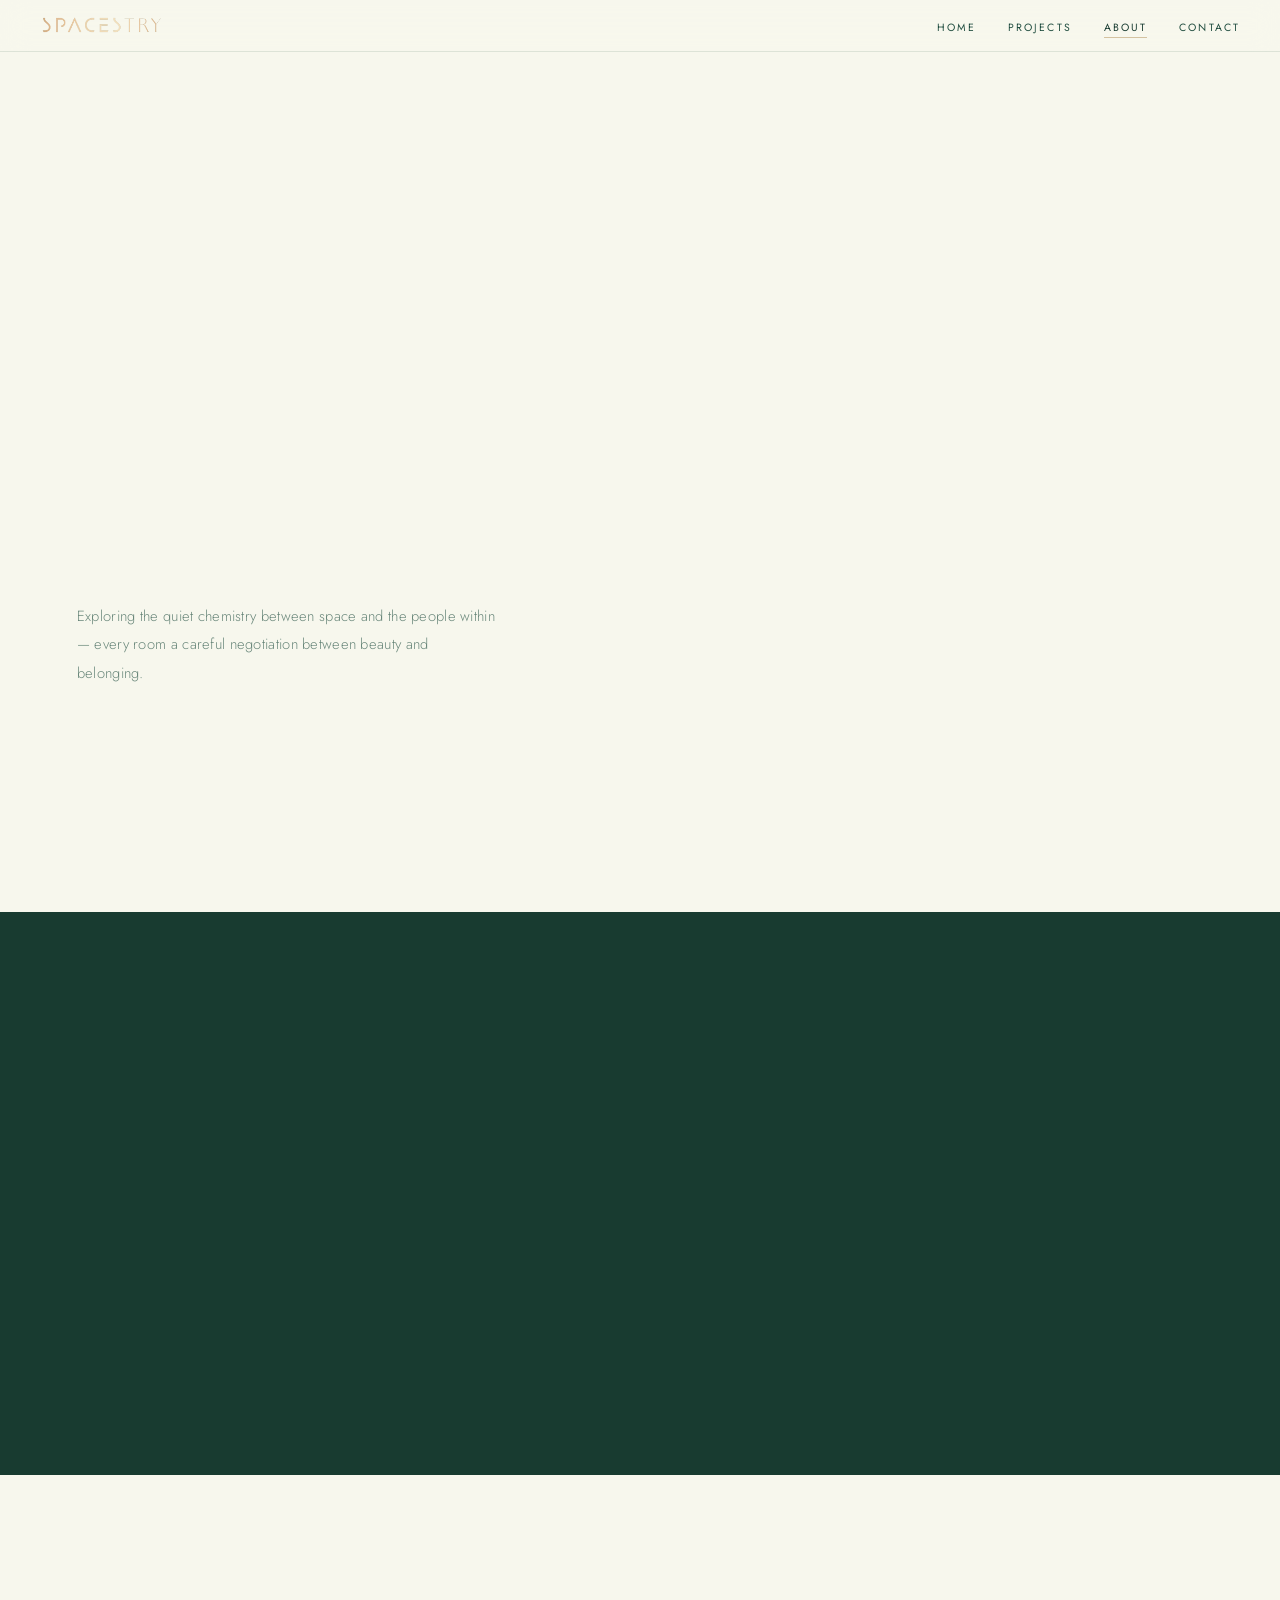
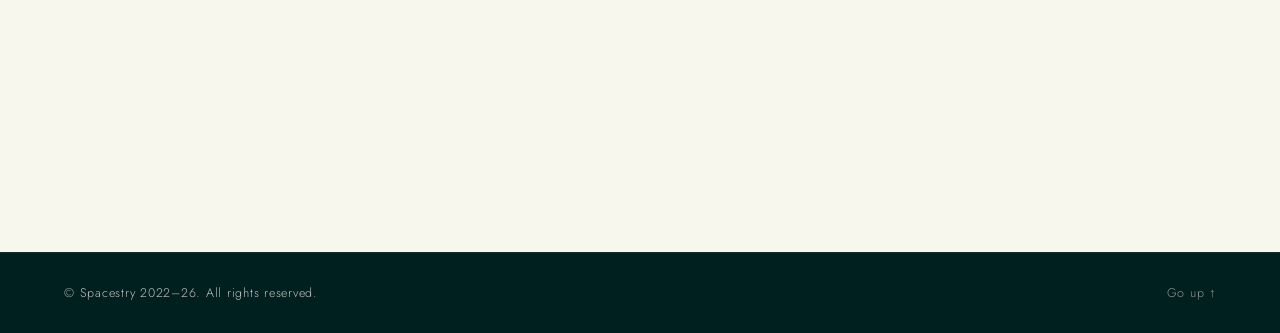
==== about.html @ 9a00e8bf "Add navigation button to about.html" ====
<!DOCTYPE html>
<html lang="en">
<head>
  <meta charset="UTF-8" />
  <meta name="viewport" content="width=device-width, initial-scale=1.0" />
  <title>Spacestry — About</title>
  <link rel="stylesheet" href="https://fonts.googleapis.com/css2?family=Cormorant+Garamond:ital,wght@0,300;0,400;0,500;1,300;1,400&family=Jost:wght@200;300;400;500&display=swap">
  <link rel="stylesheet" href="styles.css" />
  <link rel="icon" type="image/png" href="logo-rounded.png">
  <link rel="apple-touch-icon" href="logo-rounded.png">
  <meta name="theme-color" content="#1F4C3E">
</head>
<body>

  <!-- Cursor -->
  <div id="cursor">
    <div id="cursor-dot"></div>
    <div id="cursor-ring"></div>
  </div>

  <!-- Page Veil -->
  <div id="page-veil"></div>

  <!-- Nav — always visible on about page -->
  <nav id="secondary-nav" class="nav-visible" aria-label="Primary navigation">
    <div class="secondary-nav-inner">
      <a href="index.html" class="secondary-nav-logo" aria-label="Spacestry Home">
        <img src="logo-text.png" alt="Spacestry" />
      </a>
      <button class="nav-dots-btn" aria-label="Open navigation" aria-expanded="false">
      <span></span><span></span><span></span>
      </button>
      <ul class="secondary-nav-links">
        <li><a href="index.html"          data-page="index">Home</a></li>
        <li><a href="index.html#projects" data-page="projects">Projects</a></li>
        <li><a href="about.html"          data-page="about" class="active">About</a></li>
        <li><a href="contact.html"        data-page="contact">Contact</a></li>
      </ul>
    </div>
  </nav>

  <!-- About Page -->
  <div class="about-page-wrap">

    <!-- Hero ─ text left, image right -->
    <section class="about-hero">
      <div class="about-hero-text">
        <h1 class="reveal">We design<br>spaces that<br><em>breathe</em></h1>
        <p class="about-hero-tagline reveal d2">
          Exploring the quiet chemistry between space and the people within —
          every room a careful negotiation between beauty and belonging.
        </p>
      </div>
      <div class="about-hero-visual reveal-right">
        <img src="team.png" alt="The Spacestry team" class="about-hero-img" />
      </div>
    </section>

    <!-- Founder ─ dark green band -->
    <section class="about-founder">
      <div class="about-founder-label reveal">Principal Designer</div>
      <div class="about-founder-content reveal d2">
        <h2>ID Ayesha Agarwal —<br><em>BA Hons. Interior Architecture &amp; Design</em></h2>
        <p>
          Ayesha founded Spacestry with a single conviction: that a well-designed space
          changes how you feel inside it. Drawing on her training in interior architecture,
          she brings together considered materiality, spatial restraint, and a deep
          understanding of the lives that unfold within every room she touches.
        </p>
        <p>
          Her practice moves between residential and commercial work — from intimate
          homes in Ahmedabad to curated hospitality environments — always seeking
          that still point where form and feeling meet.
        </p>
        <div class="credentials">
          <div class="credential">Interior Architecture &amp; Design, CEPT University</div>
          <div class="credential">Residential &amp; Commercial Interiors</div>
          <div class="credential">Spacestry Studio, Est. 2022</div>
        </div>
      </div>
    </section>

    <!-- Philosophy ─ 3-col grid -->
    <section class="about-philosophy">
      <h2 class="reveal">Our Philosophy</h2>
      <div class="philosophy-grid">
        <div class="philosophy-item reveal d1">
          <h3>Restraint over excess</h3>
          <p>
            We believe in removing until nothing more can be taken away.
            Every surface, material, and detail must earn its place —
            and earn it through feeling, not just function.
          </p>
        </div>
        <div class="philosophy-item reveal d2">
          <h3>People first</h3>
          <p>
            Spaces exist for the people who live and work inside them.
            We begin each project by listening, and we finish only when
            the space feels unmistakably like its owners.
          </p>
        </div>
        <div class="philosophy-item reveal d3">
          <h3>Craft in every detail</h3>
          <p>
            The difference between a good space and an extraordinary one
            is found in the joints, the thresholds, the quality of light
            at 4 pm. We take the small things seriously.
          </p>
        </div>
      </div>
    </section>

  </div><!-- /about-page-wrap -->

  <!-- Footer -->
  <footer class="site-footer" role="contentinfo">
    <div class="site-footer__inner">
      <small class="site-footer__copyright">© Spacestry 2022–26. All rights reserved.</small>
      <a class="site-footer__top" href="#top" aria-label="Scroll to top">Go up ↑</a>
    </div>
   </footer>

  <script src="script.js"></script>

</body>
</html>
---- styles.css ----
/* ═══════════════════════════════════════════════════════════════
   SPACESTRY · Global Styles  v2.0
   Brand : Forest Green #1F4C3E · Warm Gold #D4C2A0
   Fonts : Quillo (serif) · Jost (sans)
═══════════════════════════════════════════════════════════════ */

/* ─── LOCAL FONTS ───────────────────────────────────────────── */
@font-face {
    font-family: 'Quillo';
    src: url('quillo-regular.woff2') format('woff2');
    font-weight: 400;
    font-style: normal;
    font-display: swap;
}

@font-face {
    font-family: 'Quillo';
    src: url('quillo-bold.woff2') format('woff2');
    font-weight: 700;
    font-style: normal;
    font-display: swap;
}

@font-face {
    font-family: 'Quillo';
    src: url('quillo-italic.woff2') format('woff2');
    font-weight: 400;
    font-style: italic;
    font-display: swap;
}

@import url('https://fonts.googleapis.com/css2?family=Jost:wght@200;300;400;500&display=swap');

/* ─── TOKENS ───────────────────────────────────────────────── */
:root {
    --color-bg:          #f7f7ed;
    --color-green:       #1F4C3E;
    --color-green-dark:  #183B30;
    --color-green-mid:   #2A6653;
    --color-gold:        #D4C2A0;
    --color-gold-lt:     #E8D9C2;
    --color-footer:      #001f1f;

    --font-serif: 'Quillo', Georgia, serif;
    --font-sans:  'Jost', 'Helvetica Neue', sans-serif;

    --ease:            cubic-bezier(0.25, 0.46, 0.45, 0.94);
    --ease-out:        cubic-bezier(0.16, 1, 0.3, 1);
    --transition-slow: 1.2s cubic-bezier(0.16, 1, 0.3, 1);
    --transition-med:  0.35s ease;

    --nav-h: 52px;
}

/* ─── RESET ─────────────────────────────────────────────────── */
*, *::before, *::after { box-sizing: border-box; margin: 0; padding: 0; }
html { scroll-behavior: smooth; font-size: 16px; }
body {
    font-family: var(--font-sans);
    font-weight: 300;
    letter-spacing: 0.02em;
    background-color: var(--color-bg);
    color: var(--color-green);
    line-height: 1.6;
    overflow-x: hidden;
}
img { display: block; max-width: 100%; }
a   { text-decoration: none; color: inherit; }
button { border: none; background: none; font-family: inherit; }


/* ─── PAGE TRANSITION VEIL ──────────────────────────────────── */
#page-veil {
    position: fixed; inset: 0; z-index: 8000;
    background: var(--color-green-dark);
    transform: scaleY(0);
    transform-origin: bottom;
    pointer-events: none;
}
#page-veil.entering { transform: scaleY(1); transition: transform 0.55s var(--ease); }
#page-veil.leaving  { transform-origin: top; transform: scaleY(0); transition: transform 0.55s var(--ease); }

/* ─── KEYFRAMES ─────────────────────────────────────────────── */
@keyframes fadeDown  { from { opacity:0; transform:translateY(-12px); } to { opacity:1; transform:translateY(0); } }
@keyframes fadeUp    { from { opacity:0; transform:translateY(20px);  } to { opacity:1; transform:translateY(0); } }
@keyframes fadeIn    { from { opacity:0; } to { opacity:1; } }
@keyframes fadeInUp  { from { opacity:0; transform:scale(0.9); } to { opacity:1; transform:scale(1); } }
@keyframes loaderBar { to { width: 100%; } }
@keyframes spin      { to { transform: rotate(360deg); } }

/* ─── SCROLL REVEAL ─────────────────────────────────────────── */
.reveal {
    opacity: 0; transform: translateY(32px);
    transition: opacity 0.8s var(--ease-out), transform 0.8s var(--ease-out);
}
.reveal.visible { opacity: 1; transform: translateY(0); }

.reveal-left  { opacity:0; transform:translateX(-40px); transition: opacity 0.8s var(--ease-out), transform 0.8s var(--ease-out); }
.reveal-right { opacity:0; transform:translateX( 40px); transition: opacity 0.8s var(--ease-out), transform 0.8s var(--ease-out); }
.reveal-left.visible, .reveal-right.visible { opacity:1; transform:translateX(0); }

.reveal-scale { opacity:0; transform:scale(0.95); transition: opacity 0.9s var(--ease-out), transform 0.9s var(--ease-out); }
.reveal-scale.visible { opacity:1; transform:scale(1); }

.d1 { transition-delay: 0.05s; }
.d2 { transition-delay: 0.12s; }
.d3 { transition-delay: 0.19s; }
.d4 { transition-delay: 0.26s; }
.d5 { transition-delay: 0.33s; }
.d6 { transition-delay: 0.40s; }

/* ─── TYPOGRAPHY ────────────────────────────────────────────── */
h1, h2, h3 { font-family: var(--font-serif); font-weight: 400; letter-spacing: 0.01em; color: var(--color-green); }
h1 { font-size: clamp(2.4rem, 5.7vw, 5.44rem); line-height: 1.03; letter-spacing: 0.03em; margin-top: 0; margin-bottom: 0; }
h2 { font-size: clamp(1.8rem, 3.5vw, 3rem); line-height: 1.15; }
h3 { font-size: clamp(1.35rem, 2.6vw, 2.35rem); line-height: 1.2; }

p {
    font-family: var(--font-sans);
    font-size: clamp(0.92rem, 1.35vw, 1.1rem);
    line-height: 1.85;
    letter-spacing: 0.02em;
    font-weight: 300;
}

/* ─── LOADER ────────────────────────────────────────────────── */
.loader {
    position: fixed; inset: 0;
    background: linear-gradient(135deg, var(--color-green) 0%, var(--color-green-dark) 100%);
    display: flex; justify-content: center; align-items: center;
    flex-direction: column; gap: 28px;
    z-index: 9000;
    opacity: 1;
    transition: opacity 0.6s ease-out;
}
.loader-content { text-align: center; display: flex; flex-direction: column; align-items: center; gap: 20px; }
.loader-logo {
    height: 26px; width: auto;
    filter: brightness(0) invert(1);   /* render white on dark bg */
    animation: fadeInUp 0.8s 0.3s var(--ease) both;
}
.loader-bar { width: 120px; height: 1px; background: rgba(255,255,255,0.18); overflow: hidden; }
.loader-progress { height: 100%; background: var(--color-gold); width: 0%; animation: loaderBar 1.4s 0.5s var(--ease) forwards; }
.spinner { display: none !important; }  /* legacy — hidden */
.hidden { display: none; }


/* ═══════════════════════════════════════════════════════════════
   HERO SECTION — Quiet Luxury Refinement  v3.0
   Design tone: material richness · architectural calm · premium restraint
   
   Overlay architecture:
     ::before  → multi-layer gradient stack
                 [1] overall dark veil (deepen green tone)
                 [2] radial warm glow behind logo (center focus)
                 [3] vignette (edges darker than center)
     ::after   → subtle grain texture (tactile depth, carried from v2)
   
   All assets (logo.png, logo-text.png) are enhanced via CSS filter only.
   No image files are modified.
═══════════════════════════════════════════════════════════════ */

/* ─── NEW KEYFRAMES (hero-specific) ────────────────────────── */

/* Scroll dot — slow descending pulse, barely perceptible */
@keyframes scrollDrop {
  0%   { transform: translateY(0);   opacity: 0;   }
  20%  { opacity: 1; }
  67%  { opacity: 0.87; }
  100% { transform: translateY(22px); opacity: 0; }
}

/* Logo text — extremely subtle breathing shimmer on gold */
@keyframes goldBreath {
  0%, 100% { filter: brightness(1.02) contrast(1.05) drop-shadow(0 2px 18px rgba(180,148,90,0.08)); }
  50%       { filter: brightness(1.06) contrast(1.08) drop-shadow(0 2px 24px rgba(180,148,90,0.18)); }
}

/* Monogram halo — very slow, barely perceptible pulse */
@keyframes haloPulse {
  0%, 100% { opacity: 0.18; transform: scale(1);    }
  50%       { opacity: 0.28; transform: scale(1.04); }
}

/* ─── HEADER (homepage hero) ────────────────────────────────── */
.header {
  text-align: center;

  /* Generous vertical padding — luxury = space */
  padding: clamp(50px, 7vw, 90px) 25px clamp(100px, 13vw, 160px);

  /* Background: leather texture fills the frame */
  background-image: url("bg-home-banner.jpg");
  background-position: center top;
  background-size: cover;
  background-repeat: no-repeat;

  /* Parallax target: JS will nudge background-position on scroll */
  will-change: background-position;

  border-bottom: 1px solid rgba(212,194,160,0.08);
  position: relative;
  min-height: 96vh;
  display: flex;
  flex-direction: column;
  align-items: center;
  justify-content: center;
  overflow: hidden;
  isolation: isolate; /* keeps z-index stacking clean */
}

/* ── LAYER 1: Multi-gradient overlay stack ────────────────────
   Three gradients combined in a single ::before declaration.
   Stacking order (painter's algorithm, top → bottom):
   [a] Vignette      — darkens the four edges, center stays clear
   [b] Radial glow   — warm amber halo centred where logo sits
   [c] Dark veil     — overall tonal deepening of the green leather
   ──────────────────────────────────────────────────────────── */
.header::before {
  content: '';
  position: absolute;
  inset: 0;
  z-index: 1;
  pointer-events: none;

  background:
    /* [a] Vignette — soft darkness at all four edges */
    radial-gradient(
      ellipse 110% 90% at 50% 50%,
      transparent 40%,
      rgba(10, 22, 18, 0.62) 100%
    ),
    /* [b] Radial warm glow — amber corona behind the centred monogram.
          Positioned slightly above vertical center to align with logo.
          Very low opacity — creates focus without being obvious. */
    radial-gradient(
      ellipse 52% 38% at 50% 46%,
      rgba(168, 130, 70, 0.11) 0%,
      transparent 70%
    ),
    /* [c] Dark tonal veil — deepens the green without crushing texture.
          A gentle linear sweep from deep top to slightly lighter base. */
    linear-gradient(
      180deg,
      rgba(12, 26, 20, 0.55) 0%,
      rgba(18, 38, 28, 0.40) 40%,
      rgba(14, 30, 22, 0.58) 100%
    );
}

/* ── LAYER 2: Grain texture ───────────────────────────────────
   Inherited from v2 — provides tactile "material" quality.
   Moved to ::after so it sits above gradients but below content.
   ──────────────────────────────────────────────────────────── */
.header::after {
  content: '';
  position: absolute;
  inset: 0;
  z-index: 2;
  pointer-events: none;

  /* SVG fractalNoise grain — same as original */
  background-image: url("data:image/svg+xml,%3Csvg xmlns='http://www.w3.org/2000/svg' width='200' height='200'%3E%3Cfilter id='n'%3E%3CfeTurbulence type='fractalNoise' baseFrequency='0.75' numOctaves='4' stitchTiles='stitch'/%3E%3CfeColorMatrix type='saturate' values='0'/%3E%3C/filter%3E%3Crect width='200' height='200' filter='url(%23n)' opacity='1'/%3E%3C/svg%3E");
  background-repeat: repeat;
  background-size: 200px 200px;
  opacity: 0.28; /* slightly reduced from 0.35 — grain should whisper */
  mix-blend-mode: overlay;
}

/* All direct children stack above both pseudo-elements */
.header > * {
  position: relative;
  z-index: 3;
}

/* ── Mouse-reactive gradient overlay ─────────────────────────
   A very faint warm highlight that shifts subtly with cursor.
   The JS below writes a CSS custom property that this reads.
   ──────────────────────────────────────────────────────────── */
.header-mouse-glow {
  position: absolute;
  inset: 0;
  z-index: 2;
  pointer-events: none;
  background: radial-gradient(
    ellipse 40% 30% at var(--mx, 50%) var(--my, 50%),
    rgba(168, 130, 70, 0.07) 0%,
    transparent 70%
  );
  /* Only visible on desktop — opacity is also driven by JS, starts 0 */
  opacity: 0;
  transition: opacity 1.2s ease;
}

/* ── Monogram emblem (logo.png) ───────────────────────────────
   5% larger than before for stronger hierarchy.
   drop-shadow lifted to a diffused gold-tinted glow.
   The "halo" is simulated by layering two drop-shadows:
     inner: tight warm edge
     outer: large diffuse ambient
   ──────────────────────────────────────────────────────────── */
.header-emblem {
  display: block;

  /* Slightly larger — tests at ~5% increase from clamp(80px,9vw,120px) */
  height: clamp(88px, 10vw, 130px);
  width: auto;
  margin: 0 auto;

  /* Halo effect via layered drop-shadows (no blur on image itself) */
  filter:
    drop-shadow(0 0  6px  rgba(168, 130, 70, 0.20))   /* tight warm corona */
    drop-shadow(0 0  28px rgba(168, 130, 70, 0.10))   /* soft ambient glow  */
    drop-shadow(0 6px 14px rgba(0, 0, 0, 0.30));      /* grounding shadow   */

  animation: fadeInUp 1s 1.6s var(--ease-out) both;
  transition: filter 0.8s ease;
}

/* On hover — halo intensifies very slightly */
.header-emblem:hover {
  filter:
    drop-shadow(0 0  8px  rgba(168, 130, 70, 0.30))
    drop-shadow(0 0  36px rgba(168, 130, 70, 0.16))
    drop-shadow(0 6px 14px rgba(0, 0, 0, 0.30));
}

/* ── SPACESTRY wordmark (logo-text.png) ───────────────────────
   CSS filter creates the illusion of metallic warmth:
   - brightness(1.04)   → lifts the gold slightly
   - contrast(1.06)     → increases the separation between dark/light
   - sepia(0.08)        → adds the tiniest warm amber cast
   - drop-shadow        → diffused glow, not a hard drop-shadow
   The goldBreath animation adds an almost imperceptible shimmer.
   ──────────────────────────────────────────────────────────── */
.header-logo {
  max-width: clamp(220px, 32vw, 380px);

  /* Increased top gap from monogram — breathing room */
  margin-top: clamp(127px, 4vw, 132px);

  /* Increased bottom gap to tagline */
  margin-bottom: clamp(18px, 2vw, 28px);

  /* Metallic warmth filter stack */
  filter:
    brightness(1.04)
    contrast(1.06)
    sepia(0.08)
    drop-shadow(0 2px 20px rgba(168, 130, 70, 0.14))
    drop-shadow(0 1px  4px rgba(0, 0, 0, 0.22));

  /* Slow breath cycle — 8s feels calm, not flashy */
  animation:
    fadeInUp    1s   1.85s var(--ease-out) both,
    goldBreath  8s   3s    ease-in-out     infinite;
}

/* ── Tagline ──────────────────────────────────────────────────
   Brighter but still restrained: opacity 0.72 → still subtle.
   Wider tracking (+0.05em) improves architectural spacing.
   max-width prevents text stretching on wide viewports.
   ──────────────────────────────────────────────────────────── */
.tagline {
  font-size: 12px;
  font-family: var(--font-sans);
  text-transform: uppercase;

  /* Slightly warmer/brighter than original rgba(212,194,160,1) */
  color: rgba(220, 205, 172, 0.93);

  /* Wider tracking — architectural calm */
  letter-spacing: 0.33em;
  font-weight: 300;

  /* Constrain width — avoid stretching on ultrawide */
  max-width: 520px;
  margin-left: auto;
  margin-right: auto;

  /* Small top breathing gap below logo */
  padding-top: 4px;

  animation: fadeIn 1s 2.1s var(--ease) both;
}

/* ── Scroll indicator — upgraded ─────────────────────────────
   Replaces "Scroll" text + static line with:
     • A thin vertical track (1px, 48px tall)
     • A small dot that animates downward in a slow loop
   The word "Scroll" is gone — visual language only.
   ──────────────────────────────────────────────────────────── */
.header-scroll {
  position: absolute;
  bottom: 40px;
  left: 50%;
  transform: translateX(-50%);
  display: flex;
  flex-direction: column;
  align-items: center;
  animation: fadeIn 1s 2.8s var(--ease) both;
}

/* The thin vertical track */
.header-scroll-track {
  position: relative;
  width: 2px;
  height: 56px;

  /* Track: gold fading to transparent */
  background: linear-gradient(
    to bottom,
    rgba(212, 194, 160, 0.85),
    rgba(212, 194, 160, 0.20)
  );
  overflow: hidden;
}

/* The descending dot */
.header-scroll-dot {
  position: absolute;
  top: 0;
  left: 50%;
  transform: translateX(-50%);
  width: 9px;
  height: 9px;
  border-radius: 50%;
  background: rgba(212, 194, 160, 1.0);
  box-shadow: 0 0 6px rgba(212, 194, 160, 0.7);
  /* Slow loop — 2.1s feels calm, not urgent */
  animation: scrollDrop 2.1s 3.2s ease-in-out infinite;
}

.header-scroll-dot--b {
  animation-delay: 4.46s; /* 3.2s page-load delay + 1.26s (60% of 2.1s cycle) */
}

/* ── Responsive adjustments ───────────────────────────────── */
@media (max-width: 768px) {
  .header {
    /* Slightly less padding on mobile — still generous */
    padding: clamp(60px, 14vw, 100px) 20px clamp(80px, 12vw, 120px);
  }

  .tagline {
    /* Slightly tighter tracking on narrow viewports */
    letter-spacing: 0.22em;
    max-width: 90vw;
  }

  .header-emblem {
    /* Slightly smaller on mobile */
    height: clamp(72px, 16vw, 100px);
  }

  /* Disable mouse glow on touch devices — not applicable */
  .header-mouse-glow { display: none; }
}

/* ─── NAVIGATION ────────────────────────────────────────────── */
#secondary-nav {
    position: fixed; top: 0; left: 0; right: 0; z-index: 500;
    height: var(--nav-h);
    background: rgba(247,247,237,0.88);
    backdrop-filter: blur(14px);
    -webkit-backdrop-filter: blur(14px);
    border-bottom: 1px solid rgba(31,76,62,0.12);
    opacity: 0;
    transform: translateY(-6px);
    pointer-events: none;
}
/* Scroll-triggered (homepage + project pages) */
#secondary-nav.visible      { opacity: 1; transform: translateY(0); pointer-events: auto; }
/* Always-visible (about, contact) */
#secondary-nav.nav-visible  { opacity: 1; transform: translateY(0); pointer-events: auto; }

/* Remove old inverted style — unified frosted glass everywhere */
#secondary-nav.inverted {
    background: rgba(247,247,237,0.88);
    backdrop-filter: blur(14px);
    -webkit-backdrop-filter: blur(14px);
    border-bottom: 1px solid rgba(31,76,62,0.12);
    opacity: 1; transform: translateY(0); pointer-events: auto;
}
#secondary-nav.inverted .secondary-nav-links a { color: var(--color-green); }
#secondary-nav.inverted .secondary-nav-links a::after { background: var(--color-gold); }

.secondary-nav-inner {
    display: flex; align-items: center; justify-content: space-between;
    height: 100%; padding: 0 40px;
    max-width: 1600px; margin: 0 auto;
}
.secondary-nav-logo { display: flex; align-items: center; gap: 10px; text-decoration: none; opacity: 0.88; }
.secondary-nav-logo img { height: 20px; width: auto; }
#secondary-nav.homepage .secondary-nav-logo { display: none; }

.secondary-nav-links { list-style: none; margin-left: auto; padding: 0; display: flex; gap: 32px; }
.secondary-nav-links a {
    position: relative;
    font-family: var(--font-sans); font-size: 10.5px; font-weight: 400;
    text-transform: uppercase; letter-spacing: 0.2em;
    color: var(--color-green); text-decoration: none; padding-bottom: 2px;
    transition: color var(--transition-med);
}
.secondary-nav-links a::after {
    content: ''; position: absolute; bottom: -1px; left: 0; right: 100%;
    height: 1px; background: var(--color-gold);
    transition: right 0.35s var(--ease);
}
.secondary-nav-links a:hover::after,
.secondary-nav-links a.active::after { right: 0; }
.secondary-nav-links a.active { color: var(--color-green-dark); font-weight: 400; }

@media (max-width: 768px) {
    .secondary-nav-inner { padding: 0 20px; }
    .secondary-nav-links { gap: 20px; }
}

/* ─── SECTION RULE ──────────────────────────────────────────── */
.section-rule {
    height: 1px;
    width: 0;                          /* JS takes over immediately */
    background: var(--color-gold);
    opacity: 0.65;
    margin: 0 0 clamp(32px, 4vw, 64px) 0;
    max-width: 100%; 
}

/* ─── MAIN WRAPPER ──────────────────────────────────────────── */
body { padding-top: 0; }
.main-wrapper { max-width: 1600px; margin: 0 auto; padding: 0 5%; }
.projects-section { padding-top: clamp(48px, 6vw, 80px); }

/* ─── PROJECTS SECTION HEADER — Editorial label ─────────────── */
/* Replace the single h1 rule with a two-tier approach */
.projects-header-label {
    font-family: var(--font-sans);
    font-size: 9px;
    font-weight: 300;
    text-transform: uppercase;
    letter-spacing: 0.32em;
    color: var(--color-green);
    opacity: 0.5;                           /* same as .about-founder-label */
    margin-bottom: 10px;
    display: block;
}

.projects-header h1 {
    font-family: var(--font-serif);         /* Quillo — your expressive voice */
    font-size: clamp(2rem, 3.5vw, 3.2rem);
    font-weight: 300;
    letter-spacing: 0.02em;
    color: var(--color-green);
    opacity: 1;
    line-height: 1.1;
    margin: 0;
}

/* ─── HOMEPAGE PROJECTS GRID ────────────────────────────────── */
.projects-grid {
    display: grid;
    grid-template-columns: repeat(12, 1fr);
    grid-auto-rows: clamp(320px, 40vw, 580px);
    gap: clamp(8px, 1vw, 18px);
    margin-bottom: clamp(60px, 7vw, 100px);
}
/* ─── VIEW SWITCHER LAYOUT ─────────────────────────────────── */
.projects-layout {
    display: flex;
    align-items: flex-start;          /* switcher aligns to top of first image */
    gap: clamp(12px, 1.5vw, 24px);   /* same-feel whitespace as outer margin */
}

/* Narrow typographic column — ~1/10 the content area */
.view-switcher {
    width: clamp(28px, 4vw, 48px);   /* ~1/10th of 5% padded 1600px container */
    flex-shrink: 0;
    display: flex;
    flex-direction: column;
    gap: 14px;
    padding-top: 4px;                 /* micro-nudge to optically align with first image top */
    position: sticky;
    top: calc(var(--nav-h) + 16px);  /* stays in view when scrolling the tall grid */
}

.vs-label {
    font-family: var(--font-sans);
    font-size: 10.5px;
    font-weight: 400;
    letter-spacing: 0.18em;
    text-transform: uppercase;
    color: var(--color-green);
    cursor: pointer;
    opacity: 0.28;                    /* inactive = dimmed */
    transition: opacity 0.2s ease;
    user-select: none;
    line-height: 1;
}

.vs-label[aria-pressed="true"] {
    opacity: 1;                       /* active = full opacity */
}

.vs-label:hover {
    opacity: 0.65;
}

/* The grid itself fills the remaining width */
.projects-layout .projects-grid {
    flex: 1;
    min-width: 0;
}

/* ── View Switcher — icon upgrade (additive only) ──────────────── */

/* Widen the switcher column to fit two icons side by side */
.view-switcher:has(.vs-icons) {
  width: auto;
  min-width: 56px;
}

/* "View" text label above the icons */
.vs-view-label {
  display: block;
  text-align: center;
  font-family: var(--font-sans);
  font-size: 11px;
  font-weight: 350;
  text-transform: uppercase;
  letter-spacing: 0.28em;
  color: var(--color-green);
  opacity: 0.4;
  margin-bottom: 8px;
  user-select: none;
}

/* Icons row — centered, side by side */
.vs-icons {
  display: flex;
  flex-direction: row;
  gap: 6px;
  justify-content: center;
  align-items: center;
}

/* Make each .vs-label a flex item and remove text cursor */
.vs-icons .vs-label {
  line-height: 0;        /* removes whitespace gap under SVG */
  padding: 2px;
}

/* SVG paths — inactive: outline only */
.vs-label .house-path {
  fill: none;
  transition: fill 0.2s ease;
}

/* SVG paths — active: filled with taupe */
.vs-label[aria-pressed="true"] .house-path {
  fill: #9c8d7e;
}

/* ─── VIEW STATE 1 — Single / Cinematic ───────────────────── */
.projects-grid.view-1 {
    display: flex;
    flex-direction: column;
    gap: clamp(64px, 9vw, 120px);     /* generous vertical whitespace between cards */
}

.projects-grid.view-1 .proj-card {
    width: 100%;
    aspect-ratio: unset;
    height: clamp(80vh, 100vh, 100vh);  /* portrait/cinematic tall */
}

/* ─── VIEW STATE 2 — Two-column Grid ──────────────────────── */
.projects-grid.view-2 {
    display: grid;
    grid-template-columns: 1fr 1fr;
    gap: clamp(8px, 1vw, 18px);       /* gutter = outer margin (same clamp as default) */
    grid-auto-rows: auto;
}

.projects-grid.view-2 .proj-card {
    grid-column: span 1 !important;   /* override all nth-child spans */
    aspect-ratio: 3 / 2;
    height: auto;
}

/* ─── CROSS-FADE TRANSITION ────────────────────────────────── */
.projects-grid {
    /* applied always so both enter and exit are smooth */
    transition: opacity 0.15s ease;
}

.projects-grid.view-switching {
    opacity: 0;
    pointer-events: none;
}

.proj-card { position: relative; overflow: hidden; background: var(--color-green-dark); display: block; }

.proj-card:nth-child(1) { grid-column: span 7; }
.proj-card:nth-child(2) { grid-column: span 5; }
.proj-card:nth-child(3) { grid-column: span 4; }
.proj-card:nth-child(4) { grid-column: span 8; }
.proj-card:nth-child(5) { grid-column: span 6; }
.proj-card:nth-child(6) { grid-column: span 6; }

.proj-card > img:first-child {
    width: 100%; height: 100%; object-fit: cover; display: block;
    transition: transform 0.9s var(--ease), filter 0.5s;
}
.proj-card:hover > img:first-child { transform: scale(1.04); filter: brightness(0.78); }

/* Watermark */
.proj-watermark {
    position: absolute; top: 50%; left: 50%;
    transform: translate(-50%, -50%);
    width: clamp(80px, 20%, 160px); height: auto;
    filter: brightness(0) invert(1);
    opacity: 0.32;
    pointer-events: none; z-index: 2;
    transition: opacity 0.35s var(--ease);
}
.proj-card:hover .proj-watermark { opacity: 0.18; }

/* Hover overlay */
.proj-overlay {
    position: absolute; inset: 0;
    background: linear-gradient(160deg, transparent 35%, rgba(24,59,48,0.67) 100%);
    opacity: 0; transition: opacity 0.45s var(--ease);
    display: flex; flex-direction: column;
    justify-content: flex-end; padding: 22px 24px; z-index: 3;
}
.proj-card:hover .proj-overlay { opacity: 1; }

.proj-num  { display: none; }
.proj-city { display: none; }

/* proj-name stays, but give it a little more breathing room now that it stands alone */
.proj-name {
    font-family: var(--font-serif);
    font-size: clamp(22.5px, 2.5vw, 32.5px);
    font-weight: 300;
    text-transform: uppercase;
    color: #fff;
    margin-bottom: 0;   /* was 5px — remove bottom gap since nothing follows */
    line-height: 1.1;
}

/* Gold arrow — top right */
.proj-arrow {
    position: absolute; top: 16px; right: 16px;
    width: 32px; height: 32px; border-radius: 50%;
    background: rgba(212,194,160,0.9);
    display: flex; align-items: center; justify-content: center;
    font-size: 14px; color: var(--color-green-dark);
    opacity: 0; transform: scale(0.7);
    transition: opacity 0.35s var(--ease), transform 0.35s var(--ease);
    z-index: 4;
}
.proj-card:hover .proj-arrow { opacity: 1; transform: scale(1); }

/* Mobile grid */
@media (max-width: 768px) {
   .projects-layout {
        display: block;               /* remove flex row, let grid fill full width */
    }
    .view-switcher {
        display: none; 
    }
   .projects-grid {
        grid-template-columns: repeat(2, 1fr);
        grid-auto-rows: clamp(200px, 48vw, 300px);
    }
    .projects-grid.view-1 .proj-card {
        height: clamp(69vh, 80vh, 93vh);
    }
    .proj-card:nth-child(1), .proj-card:nth-child(2),
    .proj-card:nth-child(3), .proj-card:nth-child(4),
    .proj-card:nth-child(5), .proj-card:nth-child(6) { grid-column: span 1; }
}
@media (max-width: 420px) {
    .projects-grid { grid-template-columns: 1fr; }
    .proj-card { grid-column: span 1 !important; }
}

/* ─── HOMEPAGE ABOUT STRIP ──────────────────────────────────── */
.about-strip {
    background: var(--color-green-dark);
    padding: clamp(60px, 8vw, 100px) clamp(40px, 6%, 80px);
    display: grid; grid-template-columns: 1fr 1fr;
    gap: clamp(40px, 6vw, 80px); align-items: center;
}
.about-strip h2 { font-family: var(--font-serif); font-size: clamp(26px, 3.2vw, 48px); font-weight: 300; line-height: 1.28; color: var(--color-bg); }
.about-strip h2 em { font-style: italic; color: var(--color-gold); }
.about-strip-right { display: flex; flex-direction: column; gap: 28px; }
.about-strip p { font-size: clamp(0.88rem, 1.1vw, 0.98rem); line-height: 1.95; color: rgba(247,247,237,0.68); }
.strip-founder { display: flex; align-items: center; gap: 16px; padding-top: 22px; border-top: 1px solid rgba(212,194,160,0.2); }
.founder-dot { width: 38px; height: 38px; border-radius: 50%; background: var(--color-gold); opacity: 0.72; flex-shrink: 0; display: flex; align-items: center; justify-content: center; font-family: var(--font-serif); font-size: 19px; color: var(--color-green-dark); }
.founder-info small { display: block; font-size: 8.5px; letter-spacing: 0.24em; text-transform: uppercase; color: rgba(212,194,160,0.55); margin-bottom: 3px; }
.founder-info span { font-size: 12px; color: var(--color-gold-lt); font-weight: 300; letter-spacing: 0.04em; }

@media (max-width: 768px) { .about-strip { grid-template-columns: 1fr; } }

/* ─── ABOUT PAGE ────────────────────────────────────────────── */
.about-page-wrap { padding-top: var(--nav-h); }

.about-hero {
    padding: clamp(56px, 8vw, 96px) clamp(36px, 6%, 80px) clamp(40px, 5vw, 72px);
    display: grid; grid-template-columns: 1fr 1fr;
    gap: clamp(40px, 6vw, 80px); align-items: center;
    min-height: calc(88vh - var(--nav-h));
}
.about-hero-text h1 { font-size: clamp(36px, 5vw, 72px); font-weight: 300; line-height: 1.06; color: var(--color-green); }
.about-hero-text h1 em { font-style: italic; color: var(--color-green-mid); }
.about-hero-tagline { margin-top: 26px; font-size: clamp(0.88rem, 1.15vw, 1rem); line-height: 1.95; color: var(--color-green); opacity: 0.65; max-width: 420px; }

.about-hero-visual { position: relative; }
.about-hero-img { width: 100%; aspect-ratio: 3/4; object-fit: cover; object-position: center top; display: block; }
.about-hero-visual::before {
    content: ''; position: absolute; bottom: -14px; right: -14px;
    width: 55%; height: 55%;
    border: 1px solid var(--color-gold); opacity: 0.35; z-index: -1;
}

.about-founder {
    padding: clamp(56px, 6vw, 80px) clamp(36px, 6%, 80px);
    background: var(--color-green-dark);
    display: grid; grid-template-columns: 1fr 2fr;
    gap: clamp(36px, 5vw, 72px); align-items: start;
}
.about-founder-label { font-size: 9px; letter-spacing: 0.28em; text-transform: uppercase; color: rgba(212,194,160,0.5); padding-top: 4px; font-family: var(--font-sans); }
.about-founder-content h2 { font-family: var(--font-serif); font-size: clamp(22px, 2.8vw, 38px); font-weight: 300; line-height: 1.32; color: var(--color-bg); margin-bottom: 20px; }
.about-founder-content h2 em { font-style: italic; color: var(--color-gold); }
.about-founder-content p { font-size: clamp(0.88rem, 1.1vw, 0.98rem); line-height: 2; color: rgba(247,247,237,0.68); max-width: 580px; }
.credentials { margin-top: 28px; display: flex; flex-direction: column; gap: 10px; }
.credential { display: flex; align-items: center; gap: 12px; font-size: 10.5px; letter-spacing: 0.12em; text-transform: uppercase; color: rgba(212,194,160,0.6); font-family: var(--font-sans); }
.credential::before { content:''; width:18px; height:1px; background: rgba(212,194,160,0.3); flex-shrink:0; }

.about-philosophy { padding: clamp(56px, 6vw, 80px) clamp(36px, 6%, 80px); }
.about-philosophy > h2 { font-family: var(--font-serif); font-size: clamp(22px, 2.8vw, 38px); font-weight: 300; color: var(--color-green); margin-bottom: clamp(36px, 4vw, 56px); }
.philosophy-grid { display: grid; grid-template-columns: repeat(3, 1fr); gap: 44px; }
.philosophy-item { position: relative; padding-top: 22px; }
.philosophy-item::before { content:''; position:absolute; top:0; left:0; width:28px; height:1px; background: var(--color-gold); }
.philosophy-item h3 { font-family: var(--font-serif); font-size: clamp(1.05rem, 1.5vw, 1.3rem); font-weight: 400; margin-bottom: 12px; color: var(--color-green); }
.philosophy-item p { font-size: 12.5px; line-height: 1.95; color: var(--color-green); opacity: 0.62; }

@media (max-width: 768px) {
    .about-hero    { grid-template-columns: 1fr; min-height: auto; }
    .about-founder { grid-template-columns: 1fr; }
    .philosophy-grid { grid-template-columns: 1fr; gap: 32px; }
}

/* ─── CONTACT PAGE ──────────────────────────────────────────── */
.contact-page-wrap { padding-top: var(--nav-h); display: grid; grid-template-columns: 1fr 1fr; min-height: 100vh; }

.contact-left {
    background: var(--color-green-dark);
    padding: clamp(56px, 8vw, 96px) clamp(36px, 6%, 80px);
    display: flex; flex-direction: column;
}
.contact-left h1 { font-family: var(--font-serif); font-size: clamp(32px, 4.5vw, 68px); font-weight: 300; line-height: 1.1; color: var(--color-bg); }
.contact-left h1 em { font-style: italic; color: var(--color-gold); }
.contact-details { margin-top: 40px; display: flex; flex-direction: column; gap: 22px; }
.contact-detail-item { display: flex; flex-direction: column; gap: 5px; }
.contact-detail-label { font-size: 8.5px; letter-spacing: 0.28em; text-transform: uppercase; color: rgba(212,194,160,0.5); font-family: var(--font-sans); }
.contact-detail-value { font-size: clamp(0.88rem, 1.1vw, 1rem); color: var(--color-bg); font-weight: 300; letter-spacing: 0.04em; }
.contact-detail-value a { color: var(--color-bg); transition: color 0.25s; }
.contact-detail-value a:hover { color: var(--color-gold); }
.contact-qr-wrap { margin-top: auto; padding-top: 48px; }
.contact-qr-wrap img { width: clamp(90px, 11vw, 140px); height: auto; opacity: 0.8; transition: opacity 0.3s; }
.contact-qr-wrap a:hover img { opacity: 1; }
.contact-qr-wrap small { display: block; margin-top: 8px; font-size: 8.5px; letter-spacing: 0.18em; text-transform: uppercase; color: rgba(212,194,160,0.45); }

.contact-right { background: var(--color-bg); padding: clamp(56px, 8vw, 96px) clamp(36px, 6%, 80px); display: flex; flex-direction: column; justify-content: center; }
.contact-right h2 { font-family: var(--font-serif); font-size: clamp(20px, 2.4vw, 30px); font-weight: 300; color: var(--color-green); margin-bottom: clamp(28px, 3vw, 44px); }

.contact-form { display: flex; flex-direction: column; gap: 24px; }
.form-group { display: flex; flex-direction: column; gap: 7px; }
.form-group label { font-size: 8.5px; letter-spacing: 0.24em; text-transform: uppercase; color: var(--color-green); opacity: 0.55; font-family: var(--font-sans); }
.form-group input,
.form-group textarea {
    background: none; border: none;
    border-bottom: 1px solid rgba(31,76,62,0.22);
    padding: 9px 0;
    font-family: var(--font-sans); font-size: 13.5px; font-weight: 300; letter-spacing: 0.04em;
    color: var(--color-green); outline: none; 
    transition: border-color 0.3s; resize: none;
}
.form-group input:focus, .form-group textarea:focus { border-bottom-color: var(--color-gold); }
.form-group textarea { min-height: 96px; }

.btn-submit {
    margin-top: 6px; align-self: flex-start;
    font-family: var(--font-sans); font-size: 9.5px; letter-spacing: 0.24em; text-transform: uppercase;
    padding: 13px 34px; border: 1px solid var(--color-green);
    color: var(--color-green); background: none;
    position: relative; overflow: hidden; transition: color 0.4s; 
}
.btn-submit::before { content:''; position:absolute; inset:0; background: var(--color-green); transform:scaleX(0); transform-origin:left; transition: transform 0.4s var(--ease); }
.btn-submit span { position: relative; z-index: 1; }
.btn-submit:hover::before { transform: scaleX(1); }
.btn-submit:hover span { color: var(--color-bg); }

#form-success { display: none; font-family: var(--font-serif); font-size: clamp(1.05rem, 1.5vw, 1.3rem); color: var(--color-green); line-height: 1.75; }

@media (max-width: 768px) {
    .contact-page-wrap { grid-template-columns: 1fr; }
    .contact-left, .contact-right { padding: 56px 28px; }
    .contact-qr-wrap { padding-top: 36px; }
}

/* ─── PROJECT GALLERY PAGES ─────────────────────────────────── */
/* Header strip at top of each project page */
.header.project-header {
    padding: 32px 25px 24px; position: relative; z-index: 1;
    min-height: unset; display: block; overflow: visible;
}
.header.project-header .header-logo { max-width: 260px; padding-top: 0; margin-bottom: 8px; animation-delay: 0s; }
.header.project-header .tagline { animation-delay: 0s; }

/* main-wrapper for project gallery pages */
.main-wrapper { max-width: 1600px; margin: 0 auto; padding: 0 5%; }

/* ─── LEGACY WINDOW FRAME (not used on homepage anymore) ────── */
.window-frame { display: block; position: relative; width: 100%; height: 100vh; min-height: 420px; overflow: hidden; text-decoration: none; isolation: isolate; }
.window-bg    { width: 100%; height: 130%; object-fit: cover; display: block; will-change: transform; transition: transform var(--transition-slow); }
.floating-watermark { position: absolute; top: 50%; left: 50%; transform: translate(-50%,-50%); width: 260px; max-width: min(38vw,260px); opacity: 0.5; pointer-events: none; z-index: 10; will-change: transform; }
.scroll-container { position: relative; }
.gallery-wrapper, .gallery-container { position: relative; }
.project-section { margin-bottom: clamp(80px,7vw,120px); display: grid; grid-template-columns: minmax(0,1fr); gap: 24px; }
.project-title-sub { font-family: var(--font-serif); font-size: clamp(2rem,4vw,3rem); font-weight: 400; margin-bottom: 30px; position: relative; padding-top: 15px; display: flex; justify-content: space-between; align-items: baseline; width: 100%; }
.project-title-sub::before { content:""; position:absolute; top:0; left:0; width:50px; height:1px; background-color: var(--color-gold); }
.project-number { font-family: var(--font-sans); font-size: clamp(1.4rem,2.7vw,2.3rem); font-weight: 300; letter-spacing: 0.2em; text-transform: uppercase; color: var(--color-green); opacity: 0.8; }
.project-name  { font-family: var(--font-serif); text-align: right; }
.projects-header.legacy, .projects-category-header { margin-bottom: clamp(60px,5vw,80px); }
.projects-section-title.legacy { text-align: left; font-size: clamp(2.15rem,4.8vw,3.25rem); text-transform: uppercase; letter-spacing: 0.08em; font-family: var(--font-serif); }

/* ─── FOOTER ────────────────────────────────────────────────── */
.site-footer {
    background: var(--color-footer); color: #eae7e1;
    border-top: 1px solid rgba(255,255,255,0.07);
    padding: 30px clamp(24px, 5%, 64px);
    font-size: 12.5px; letter-spacing: 0.06em; font-weight: 300;
    font-family: var(--font-sans);
    opacity: 0; transition: opacity 0.8s ease;
}
.site-footer.visible, .site-footer { opacity: 1; }   /* always show; JS sets opacity:1 */
.site-footer__inner { max-width: 1600px; margin: 0 auto; display: flex; align-items: center; justify-content: space-between; gap: 16px; }
.site-footer__copyright { font: inherit; opacity: 0.82; }
.site-footer__top { color: inherit; text-decoration: none; opacity: 0.6; transition: opacity 0.3s; }
.site-footer__top:hover { opacity: 0.95; }
.easter-egg { text-align: center; font-size: 10px; letter-spacing: 0.08em; color: rgba(212,194,160,0.28); margin-top: 10px; pointer-events: none; }

@media (max-width: 768px) {
    .site-footer { padding: 26px 24px; text-align: center; }
    .site-footer__inner { flex-direction: column; gap: 10px; }
}

/* ─── MISC HELPERS (kept from v1) ───────────────────────────── */
.about-text a { color: var(--color-green); border-bottom: 1px solid var(--color-gold); text-decoration: none; transition: border-color 0.25s; }
.about-text a:hover { border-color: var(--color-green-dark); }
.about-divider { width: 2px; min-width: 2px; height: 110px; background: var(--color-gold); opacity: 0.72; border-radius: 2px; margin: 0 clamp(16px,2vw,32px); align-self: center; }
.founder { font-family: var(--font-serif); letter-spacing: 0.04em; }
.qualification { font-family: var(--font-serif); color: var(--color-gold); font-style: italic; font-weight: 400; opacity: 0.65; }
.justified-text { text-align: justify; }
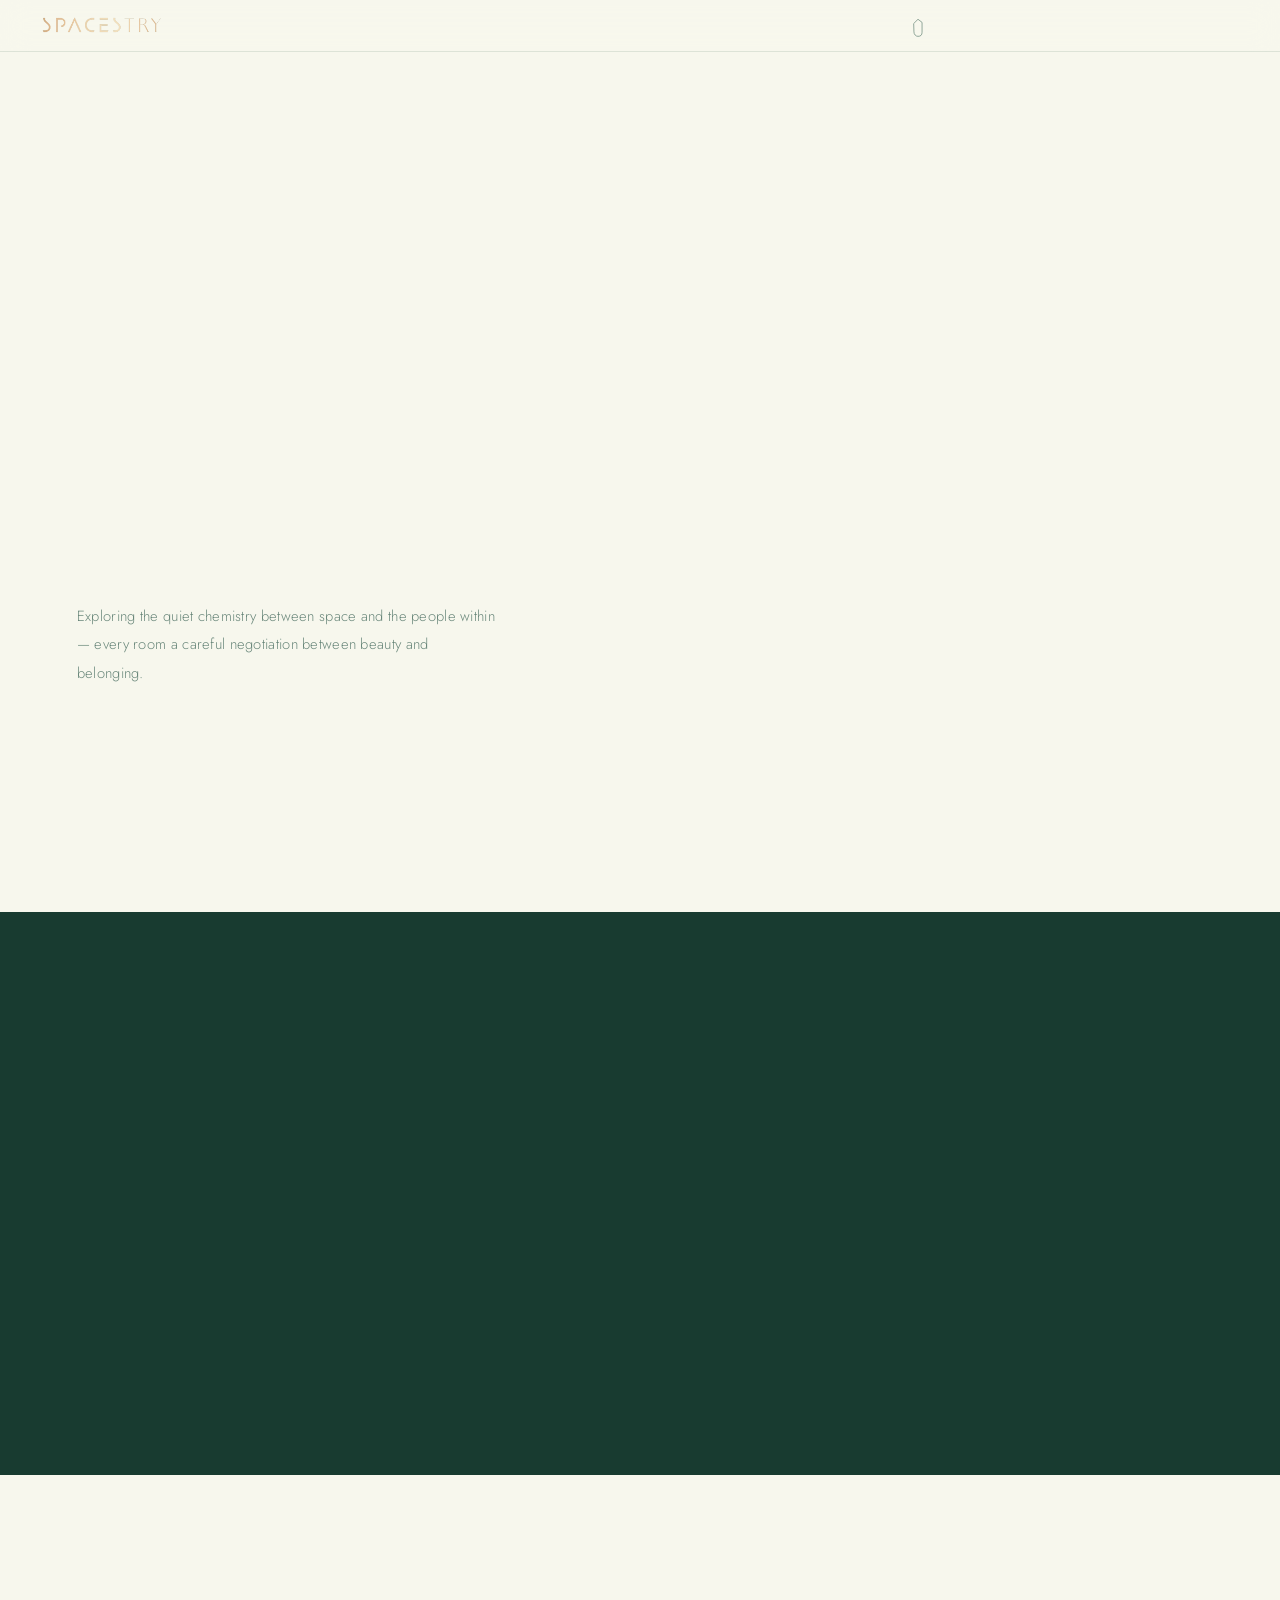
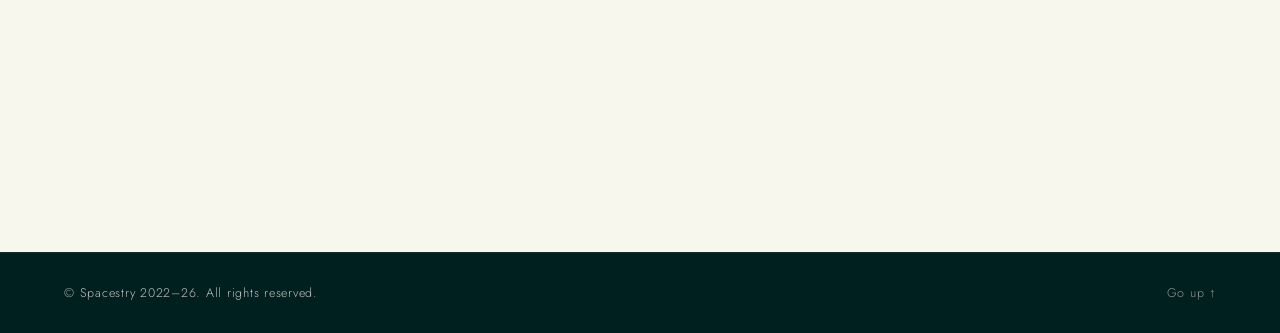
==== commit 1dc760f2: "Replace button with SVG icon for navigation" ====
--- a/about.html
+++ b/about.html
@@ -28,8 +28,20 @@
         <img src="logo-text.png" alt="Spacestry" />
       </a>
       <button class="nav-dots-btn" aria-label="Open navigation" aria-expanded="false">
-      <span></span><span></span><span></span>
-      </button>
+  <svg class="nav-icon" viewBox="0 0 48 40" width="22" height="18"
+       fill="none" aria-hidden="true" focusable="false">
+    <path class="nav-icon__alcove"
+          d="M 15,14 L 24,5 L 33,12 L 33,34 A 9,9 0 0 1 15,34 Z"
+          stroke="currentColor" stroke-width="1.5"
+          stroke-linejoin="round" stroke-linecap="round"/>
+    <line class="nav-icon__x nav-icon__x--1"
+          x1="15" y1="5" x2="33" y2="34"
+          stroke="currentColor" stroke-width="1.5" stroke-linecap="round"/>
+    <line class="nav-icon__x nav-icon__x--2"
+          x1="33" y1="5" x2="15" y2="34"
+          stroke="currentColor" stroke-width="1.5" stroke-linecap="round"/>
+  </svg>
+</button>
       <ul class="secondary-nav-links">
         <li><a href="index.html"          data-page="index">Home</a></li>
         <li><a href="index.html#projects" data-page="projects">Projects</a></li>
--- a/styles.css
+++ b/styles.css
@@ -494,7 +494,69 @@
 .secondary-nav-logo img { height: 20px; width: auto; }
 #secondary-nav.homepage .secondary-nav-logo { display: none; }
 
-.secondary-nav-links { list-style: none; margin-left: auto; padding: 0; display: flex; gap: 32px; }
+/* ── Three-dots toggle ───────────────────────────────────── */
+.nav-dots-btn {
+    background: none; border: none; cursor: pointer;
+    display: flex; align-items: center; gap: 5px;
+    padding: 8px; margin-left: auto;
+    opacity: 0.7; transition: opacity 0.2s;
+}
+.nav-dots-btn:hover { opacity: 1; }
+
+/* ── Alcove icon — closed = arch, open = × ───────────────── */
+.nav-dots-btn span { display: none; } /* remove legacy spans */
+
+.nav-icon {
+    display: block;
+    overflow: visible;
+    color: var(--color-green);
+}
+
+.nav-icon__alcove,
+.nav-icon__x {
+    transition:
+        opacity  0.3s var(--ease),
+        transform 0.35s var(--ease);
+    transform-origin: 24px 20px; /* geometric centre of viewBox */
+}
+
+/* Closed (default) — arch visible, × hidden */
+.nav-icon__alcove {
+    opacity: 1;
+    transform: none;
+}
+.nav-icon__x {
+    opacity: 0;
+    transform: rotate(-15deg) scale(0.85);
+}
+
+/* Open — arch hidden, × visible */
+.nav-dots-btn[aria-expanded="true"] .nav-icon__alcove {
+    opacity: 0;
+    transform: rotate(15deg) scale(0.85);
+}
+.nav-dots-btn[aria-expanded="true"] .nav-icon__x {
+    opacity: 1;
+    transform: none;
+}
+
+/* Inverted nav variant */
+#secondary-nav.inverted .nav-icon { color: var(--color-gold); }
+
+/* Links hidden by default; revealed on .nav-open */
+.secondary-nav-links {
+    list-style: none; padding: 0; margin-left: 0;
+    display: flex; gap: 32px;
+    opacity: 0;
+    pointer-events: none;
+    transform: translateY(-4px);
+    transition: opacity 0.25s ease, transform 0.25s ease;
+}
+#secondary-nav.nav-open .secondary-nav-links {
+    opacity: 1;
+    pointer-events: auto;
+    transform: translateY(0);
+}
 .secondary-nav-links a {
     position: relative;
     font-family: var(--font-sans); font-size: 10.5px; font-weight: 400;
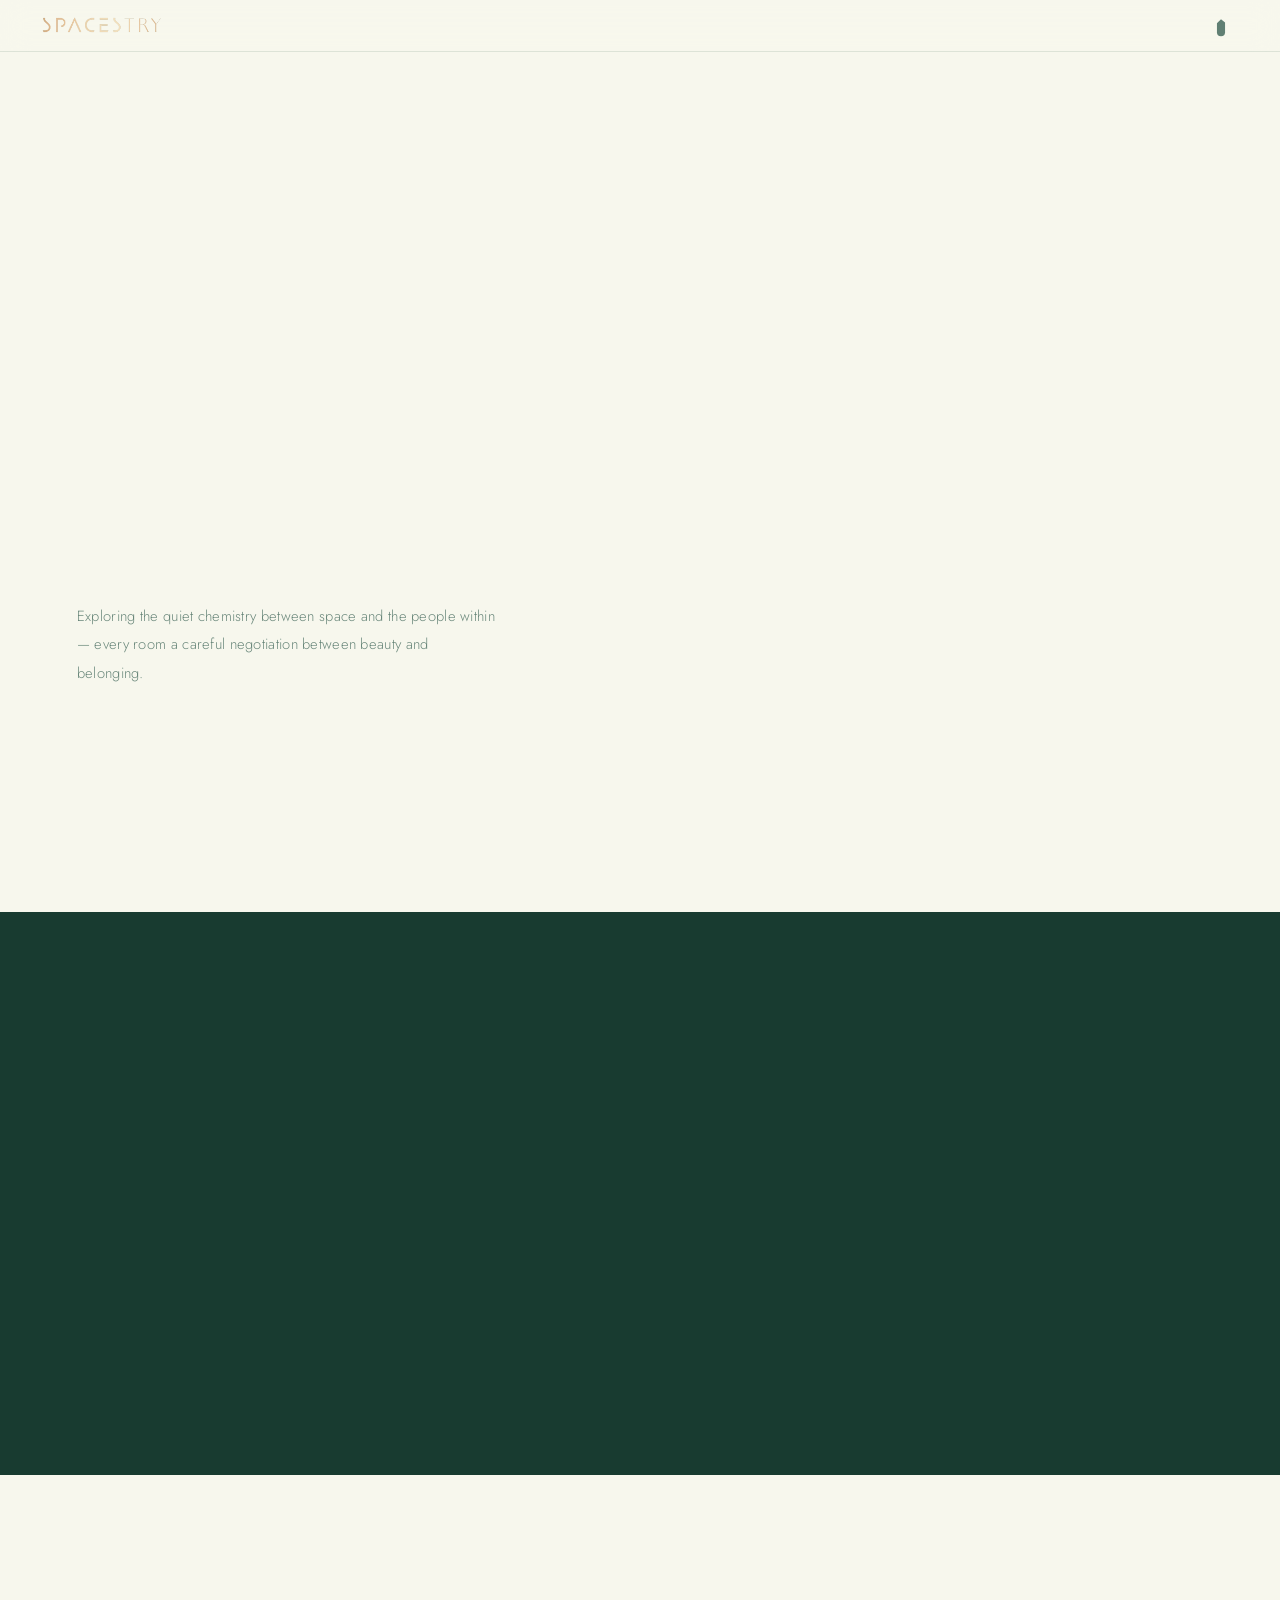
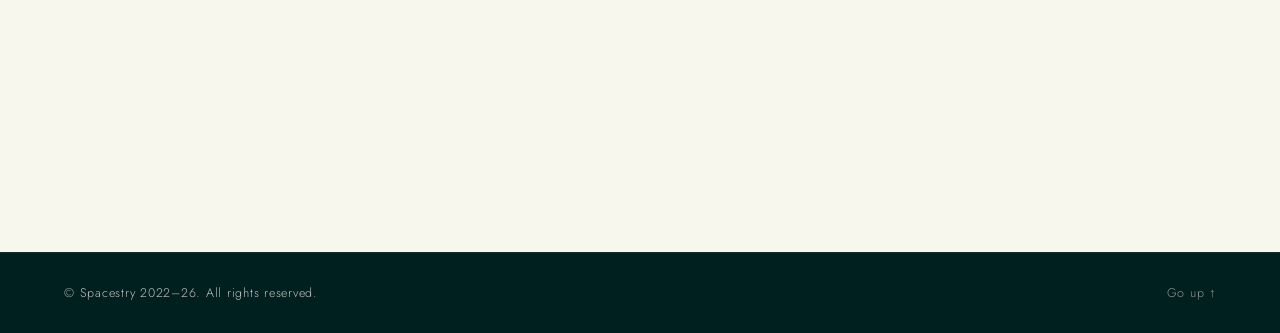
==== commit cc2c4b90: "Refactor navigation button SVG in about.html Removed unused lines from the navigation button SVG." ====
--- a/about.html
+++ b/about.html
@@ -27,19 +27,16 @@
       <a href="index.html" class="secondary-nav-logo" aria-label="Spacestry Home">
         <img src="logo-text.png" alt="Spacestry" />
       </a>
-      <button class="nav-dots-btn" aria-label="Open navigation" aria-expanded="false">
+            <button class="nav-dots-btn" aria-label="Open navigation" aria-expanded="false">
   <svg class="nav-icon" viewBox="0 0 48 40" width="22" height="18"
        fill="none" aria-hidden="true" focusable="false">
+    <path class="nav-icon__filled"
+          d="M 15,14 L 24,5 L 33,12 L 33,34 A 9,9 0 0 1 15,34 Z"
+          fill="currentColor"/>
     <path class="nav-icon__alcove"
           d="M 15,14 L 24,5 L 33,12 L 33,34 A 9,9 0 0 1 15,34 Z"
           stroke="currentColor" stroke-width="1.5"
           stroke-linejoin="round" stroke-linecap="round"/>
-    <line class="nav-icon__x nav-icon__x--1"
-          x1="15" y1="5" x2="33" y2="34"
-          stroke="currentColor" stroke-width="1.5" stroke-linecap="round"/>
-    <line class="nav-icon__x nav-icon__x--2"
-          x1="33" y1="5" x2="15" y2="34"
-          stroke="currentColor" stroke-width="1.5" stroke-linecap="round"/>
   </svg>
 </button>
       <ul class="secondary-nav-links">
--- a/styles.css
+++ b/styles.css
@@ -497,13 +497,14 @@
 /* ── Three-dots toggle ───────────────────────────────────── */
 .nav-dots-btn {
     background: none; border: none; cursor: pointer;
-    display: flex; align-items: center; gap: 5px;
-    padding: 8px; margin-left: auto;
+    display: flex; align-items: center; justify-content: center;
+    gap: 5px;
+    padding: 8px; margin-left: 0; order: 2;
     opacity: 0.7; transition: opacity 0.2s;
 }
 .nav-dots-btn:hover { opacity: 1; }
 
-/* ── Alcove icon — closed = arch, open = × ───────────────── */
+/* ── Alcove icon — closed = filled arch, open = outline arch ─ */
 .nav-dots-btn span { display: none; } /* remove legacy spans */
 
 .nav-icon {
@@ -512,30 +513,30 @@
     color: var(--color-green);
 }
 
-.nav-icon__alcove,
-.nav-icon__x {
+.nav-icon__filled,
+.nav-icon__alcove {
     transition:
         opacity  0.3s var(--ease),
         transform 0.35s var(--ease);
-    transform-origin: 24px 20px; /* geometric centre of viewBox */
-}
-
-/* Closed (default) — arch visible, × hidden */
-.nav-icon__alcove {
+    transform-origin: 24px 19.5px;
+}
+
+/* Closed (default) — filled arch visible, outline hidden */
+.nav-icon__filled {
     opacity: 1;
     transform: none;
 }
-.nav-icon__x {
+.nav-icon__alcove {
     opacity: 0;
-    transform: rotate(-15deg) scale(0.85);
-}
-
-/* Open — arch hidden, × visible */
+    transform: scale(0.9);
+}
+
+/* Open — outline arch visible, filled hidden */
+.nav-dots-btn[aria-expanded="true"] .nav-icon__filled {
+    opacity: 0;
+    transform: scale(0.9);
+}
 .nav-dots-btn[aria-expanded="true"] .nav-icon__alcove {
-    opacity: 0;
-    transform: rotate(15deg) scale(0.85);
-}
-.nav-dots-btn[aria-expanded="true"] .nav-icon__x {
     opacity: 1;
     transform: none;
 }
@@ -545,7 +546,8 @@
 
 /* Links hidden by default; revealed on .nav-open */
 .secondary-nav-links {
-    list-style: none; padding: 0; margin-left: 0;
+    list-style: none; padding: 0; margin-left: auto;
+    order: 1;
     display: flex; gap: 32px;
     opacity: 0;
     pointer-events: none;
@@ -684,6 +686,7 @@
 /* "View" text label above the icons */
 .vs-view-label {
   display: block;
+  width: 100%;
   text-align: center;
   font-family: var(--font-sans);
   font-size: 11px;
@@ -691,7 +694,7 @@
   text-transform: uppercase;
   letter-spacing: 0.28em;
   color: var(--color-green);
-  opacity: 0.4;
+  opacity: 0.7;
   margin-bottom: 8px;
   user-select: none;
 }
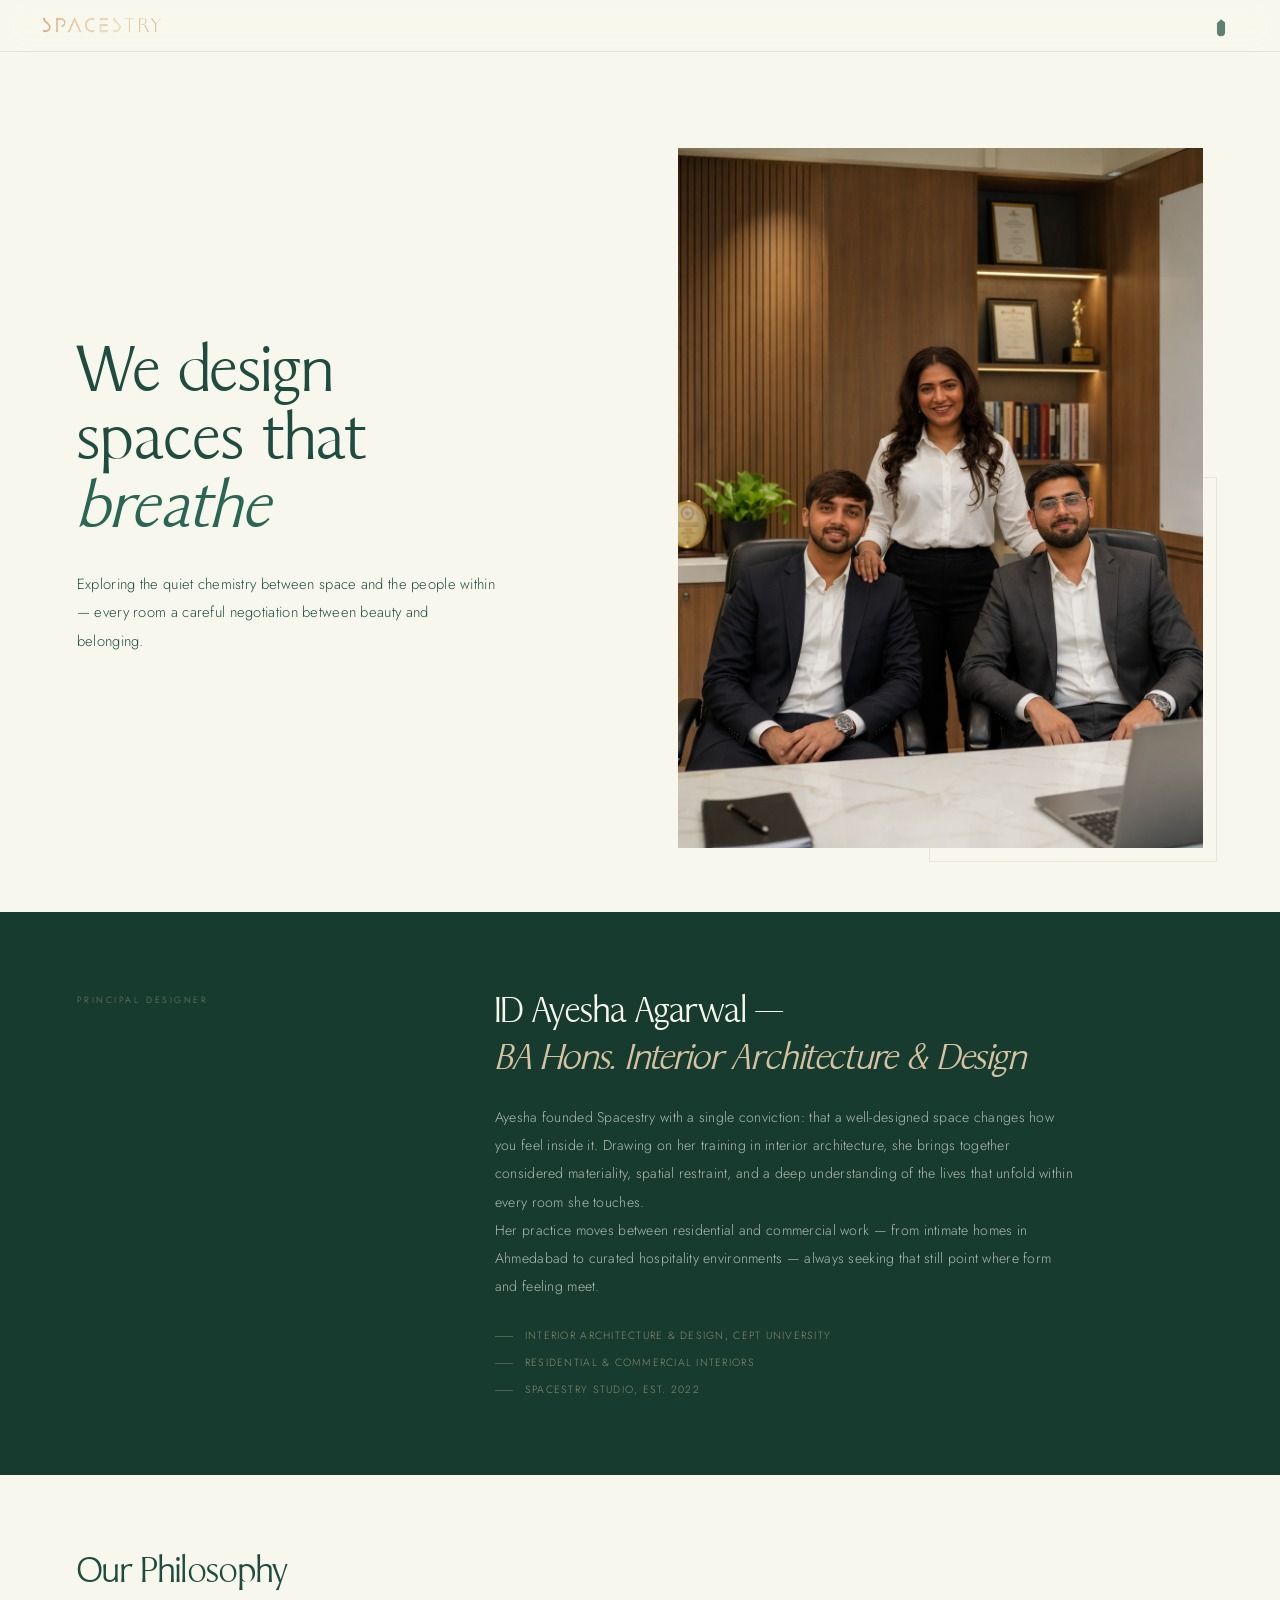
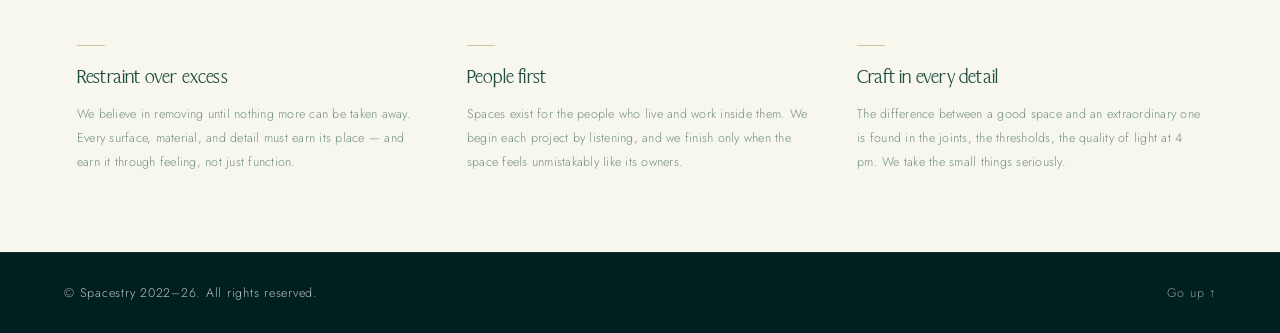
==== commit b9e160b4: "Add script-other.js to about.html" ====
--- a/about.html
+++ b/about.html
@@ -131,6 +131,7 @@
    </footer>
 
   <script src="script.js"></script>
+  <script src="script-other.js"></script>
 
 </body>
 </html>
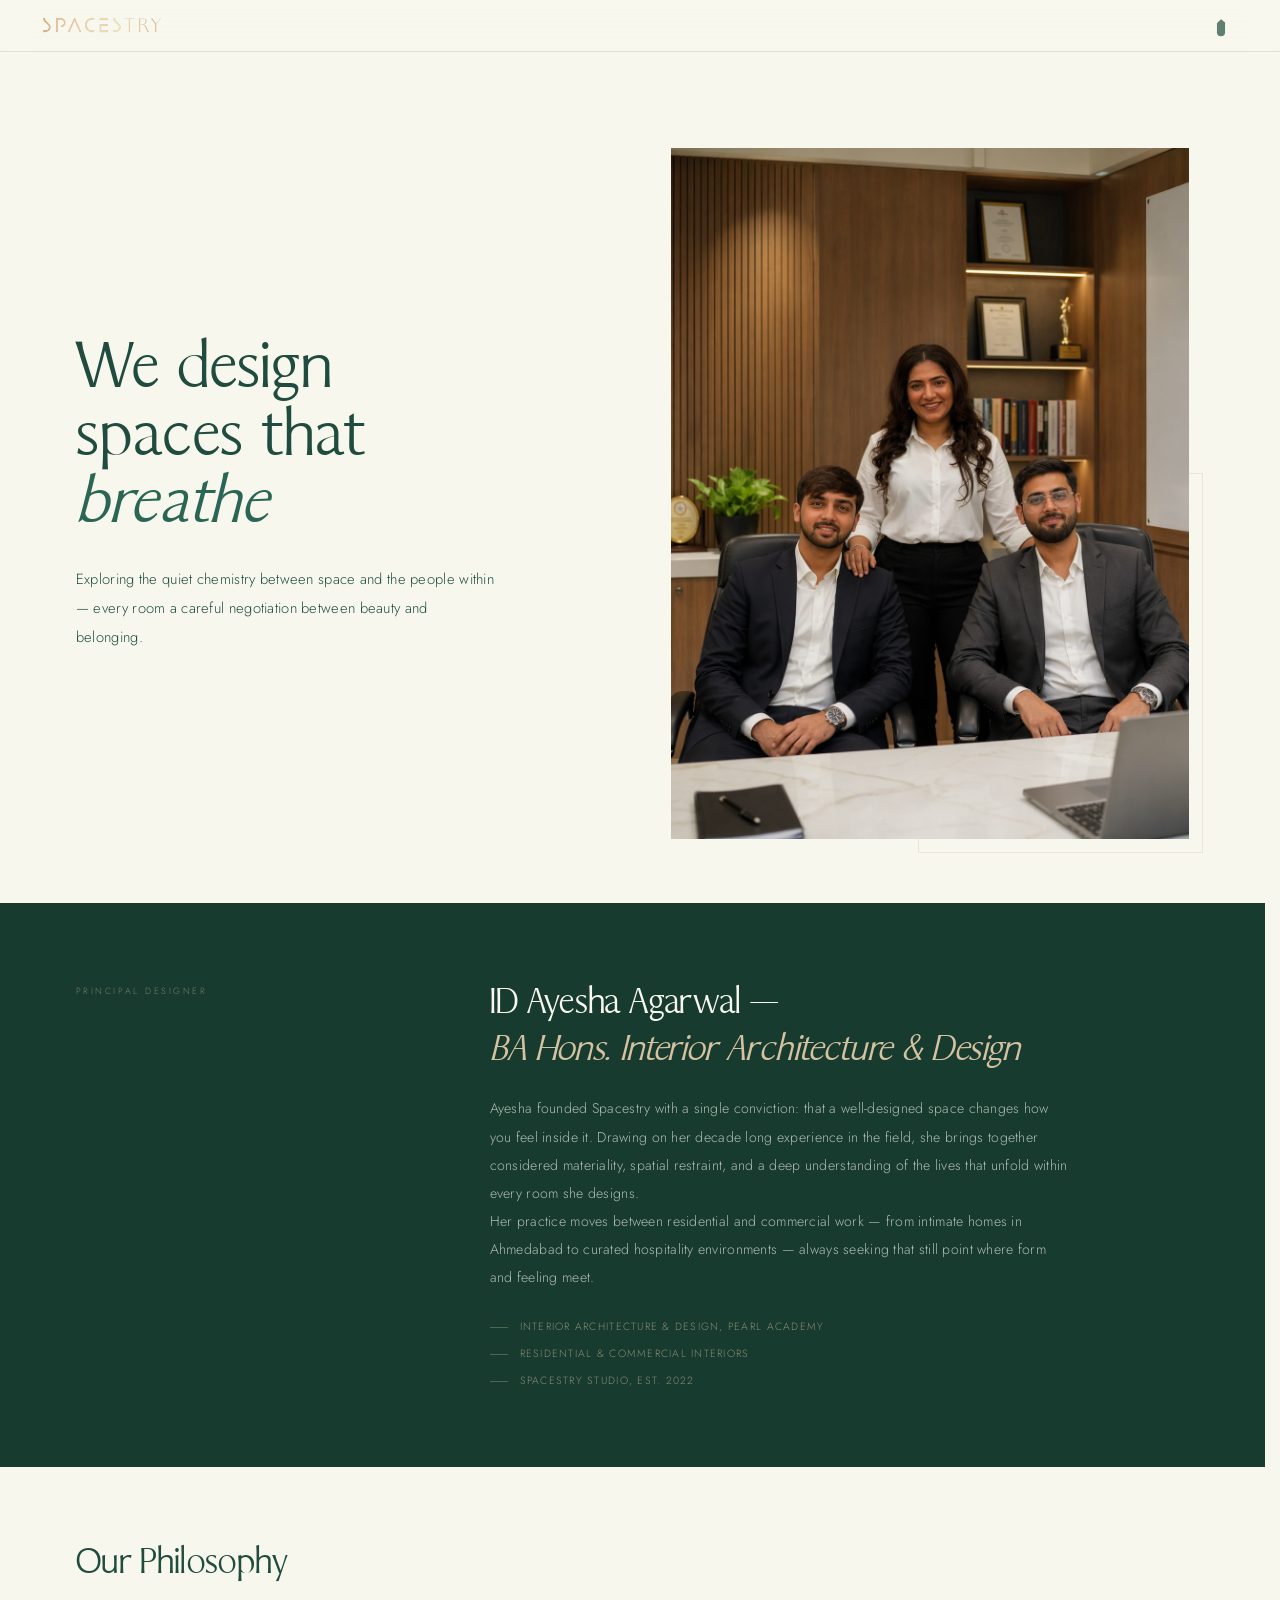
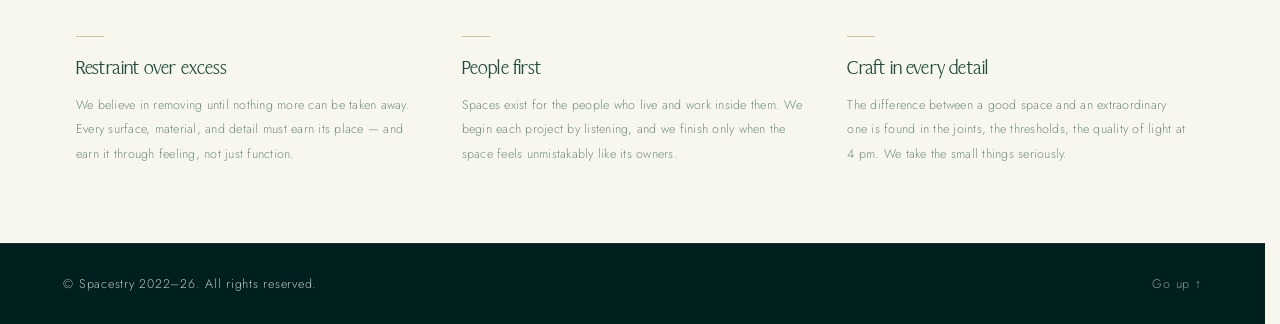
==== commit b6a33c69: "Revise founder details and education credentials Updated founder's information and credentials in th" ====
--- a/about.html
+++ b/about.html
@@ -72,9 +72,9 @@
         <h2>ID Ayesha Agarwal —<br><em>BA Hons. Interior Architecture &amp; Design</em></h2>
         <p>
           Ayesha founded Spacestry with a single conviction: that a well-designed space
-          changes how you feel inside it. Drawing on her training in interior architecture,
+          changes how you feel inside it. Drawing on her decade long experience in the field,
           she brings together considered materiality, spatial restraint, and a deep
-          understanding of the lives that unfold within every room she touches.
+          understanding of the lives that unfold within every room she designs.
         </p>
         <p>
           Her practice moves between residential and commercial work — from intimate
@@ -82,7 +82,7 @@
           that still point where form and feeling meet.
         </p>
         <div class="credentials">
-          <div class="credential">Interior Architecture &amp; Design, CEPT University</div>
+          <div class="credential">Interior Architecture &amp; Design, Pearl Academy</div>
           <div class="credential">Residential &amp; Commercial Interiors</div>
           <div class="credential">Spacestry Studio, Est. 2022</div>
         </div>
--- a/styles.css
+++ b/styles.css
@@ -54,7 +54,10 @@
 
 /* ─── RESET ─────────────────────────────────────────────────── */
 *, *::before, *::after { box-sizing: border-box; margin: 0; padding: 0; }
-html { scroll-behavior: smooth; font-size: 16px; }
+html { scroll-behavior: smooth; font-size: 16px; 
+      scrollbar-gutter: stable;   /* Firefox + all modern browsers */
+      overflow-y: overlay;        /* Chromium/WebKit: true overlay scrollbar */
+}
 body {
     font-family: var(--font-sans);
     font-weight: 300;
@@ -62,7 +65,7 @@
     background-color: var(--color-bg);
     color: var(--color-green);
     line-height: 1.6;
-    overflow-x: hidden;
+    overflow-x: clip;
 }
 img { display: block; max-width: 100%; }
 a   { text-decoration: none; color: inherit; }
@@ -390,7 +393,8 @@
      • A small dot that animates downward in a slow loop
    The word "Scroll" is gone — visual language only.
    ──────────────────────────────────────────────────────────── */
-.header-scroll {
+/* ── Scroll indicator wrapper — positioned at bottom of header ───────── */
+.scroll-indicator {
   position: absolute;
   bottom: 40px;
   left: 50%;
@@ -398,7 +402,17 @@
   display: flex;
   flex-direction: column;
   align-items: center;
+  gap: 0px;
+  pointer-events: none;
+  user-select: none;
   animation: fadeIn 1s 2.8s var(--ease) both;
+}
+
+/* ── Scroll indicator shaft — now a normal flex child ────────────────── */
+.header-scroll {
+  display: flex;
+  flex-direction: column;
+  align-items: center;
 }
 
 /* The thin vertical track */
@@ -432,7 +446,18 @@
 }
 
 .header-scroll-dot--b {
-  animation-delay: 4.46s; /* 3.2s page-load delay + 1.26s (60% of 2.1s cycle) */
+  animation-delay: 3s;
+  animation-fill-mode: backwards;
+}
+
+/* Arrowhead — sits flush beneath the scroll track, flipped to point down */
+.header-scroll-arrowhead {
+  display: block;
+  width: 12px;          /* scales tip to match the 2px track visually */
+  height: auto;
+  margin-top: 0;        /* nil gap — flush against track bottom */
+  transform: scaleY(-1); /* invert vertically → points downward */
+  opacity: 0.75;        /* matches the faded track bottom (~0.20–0.85 range) */
 }
 
 /* ── Responsive adjustments ───────────────────────────────── */
@@ -633,6 +658,7 @@
     display: flex;
     align-items: flex-start;          /* switcher aligns to top of first image */
     gap: clamp(12px, 1.5vw, 24px);   /* same-feel whitespace as outer margin */
+    margin-bottom: clamp(60px, 7vw, 100px);
 }
 
 /* Narrow typographic column — ~1/10 the content area */
@@ -640,6 +666,7 @@
     width: clamp(28px, 4vw, 48px);   /* ~1/10th of 5% padded 1600px container */
     flex-shrink: 0;
     display: flex;
+    align-self: flex-start;
     flex-direction: column;
     gap: 14px;
     padding-top: 4px;                 /* micro-nudge to optically align with first image top */
@@ -673,6 +700,7 @@
 .projects-layout .projects-grid {
     flex: 1;
     min-width: 0;
+    margin-bottom: 0;
 }
 
 /* ── View Switcher — icon upgrade (additive only) ──────────────── */
@@ -689,12 +717,12 @@
   width: 100%;
   text-align: center;
   font-family: var(--font-sans);
-  font-size: 11px;
+  font-size: 13px;
   font-weight: 350;
   text-transform: uppercase;
-  letter-spacing: 0.28em;
+  letter-spacing: 0.30em;
   color: var(--color-green);
-  opacity: 0.7;
+  opacity: 0.8;
   margin-bottom: 8px;
   user-select: none;
 }
@@ -937,7 +965,7 @@
 .contact-qr-wrap { margin-top: auto; padding-top: 48px; }
 .contact-qr-wrap img { width: clamp(90px, 11vw, 140px); height: auto; opacity: 0.8; transition: opacity 0.3s; }
 .contact-qr-wrap a:hover img { opacity: 1; }
-.contact-qr-wrap small { display: block; margin-top: 8px; font-size: 8.5px; letter-spacing: 0.18em; text-transform: uppercase; color: rgba(212,194,160,0.45); }
+.contact-qr-wrap small { display: block; margin-top: 8px; font-size: 8.5px; letter-spacing: 0.18em; text-transform: uppercase; color: rgba(212,194,160,0.45); text-align: center; }
 
 .contact-right { background: var(--color-bg); padding: clamp(56px, 8vw, 96px) clamp(36px, 6%, 80px); display: flex; flex-direction: column; justify-content: center; }
 .contact-right h2 { font-family: var(--font-serif); font-size: clamp(20px, 2.4vw, 30px); font-weight: 300; color: var(--color-green); margin-bottom: clamp(28px, 3vw, 44px); }
@@ -977,13 +1005,126 @@
     .contact-qr-wrap { padding-top: 36px; }
 }
 
+/* QR + Map side-by-side row */
+.contact-qr-map-row {
+  display: flex;
+  gap: 1.25rem;
+  justify-content: center;
+  align-items: flex-start;
+}
+
+.contact-qr-item {
+  display: flex;
+  flex-direction: column;
+  align-items: center;
+  gap: 0.5rem;
+  flex: 0 0 auto;
+  width: clamp(90px, 11vw, 140px);
+}
+
+/* Override the existing .contact-qr-wrap img { height: auto } */
+.contact-qr-item img {
+  width: clamp(90px, 11vw, 140px) !important;
+  height: clamp(90px, 11vw, 140px) !important;
+  object-fit: cover;
+  display: block;
+  opacity: 0.8;
+  transition: opacity 0.3s;
+  border-radius: 10px;
+}
+
+.contact-qr-item a:hover img {
+  opacity: 1;
+}
+
+.contact-qr-item img[src="spacestry-maps.png"] {
+  filter: invert(1);
+}
+
 /* ─── PROJECT GALLERY PAGES ─────────────────────────────────── */
-/* Header strip at top of each project page */
+/* Hero banner at top of each project page                        */
+/* ═══════════════════════════════════════════════════
+   HERO TEXT OVERLAY SYSTEM
+   ═══════════════════════════════════════════════════ */
+
+/* ── Hero: wrapper ─────────────────────────────── */
+.hero {
+  position: relative;
+  height: 65vh;
+  overflow: hidden;
+}
+
+/* ── Hero: soft gradient overlay ───────────────── */
+.hero::after {
+  content: '';
+  position: absolute;
+  inset: 0;
+  background: linear-gradient(
+    to top,
+    rgba(0, 0, 0, 0.58) 0%,
+    rgba(0, 0, 0, 0.28) 38%,
+    transparent 68%
+  );
+  pointer-events: none;
+  z-index: 1;
+}
+
+/* ── Hero: text block ───────────────────────────── */
+.hero-caption {
+  position: absolute;
+  bottom: 0;
+  left: 0;
+  padding: 2.5rem 2.75rem;
+  z-index: 2;
+}
+
+/* ── Hero: project name (serif display) ─────────── */
+.hero-title {
+  font-family: var(--font-serif);
+  font-size: 2.15rem;
+  font-weight: 400;
+  text-align: left;
+  letter-spacing: 0.12em;
+  color: rgba(255, 255, 255, 0.95);
+  margin: 0 0 12px 0;
+  line-height: 1;
+}
+
+/* ── Hero: thin horizontal rule ─────────────────── */
+.hero-divider {
+  display: block;
+  width: 38px;
+  height: 1px;
+  background: rgba(255, 255, 255, 0.45);
+  margin-bottom: 12px;
+}
+
+/* ── Hero: location label (sans, uppercase) ─────── */
+.hero-location {
+  font-family: var(--font-sans);
+  font-size: 0.68rem;
+  font-weight: 300;
+  letter-spacing: 0.30em;
+  text-transform: uppercase;
+  color: rgba(255, 255, 255, 0.65);
+  margin: 0;
+}
+/* background-image is set per-page via inline style on <header>  */
 .header.project-header {
-    padding: 32px 25px 24px; position: relative; z-index: 1;
-    min-height: unset; display: block; overflow: visible;
-}
-.header.project-header .header-logo { max-width: 260px; padding-top: 0; margin-bottom: 8px; animation-delay: 0s; }
+    min-height: 65vh;
+    padding: clamp(60px, 8vw, 110px) 25px clamp(50px, 6vw, 80px);
+    position: relative;
+    z-index: 1;
+    background-position: center center;
+    /* display:flex, flex-direction, align-items, justify-content,
+       overflow:hidden, background position — center; */
+}
+.header.project-header .header-logo {
+    max-width: 260px;
+    padding-top: 0;
+    margin-bottom: 8px;
+    animation-delay: 0s;
+}
 .header.project-header .tagline { animation-delay: 0s; }
 
 /* main-wrapper for project gallery pages */
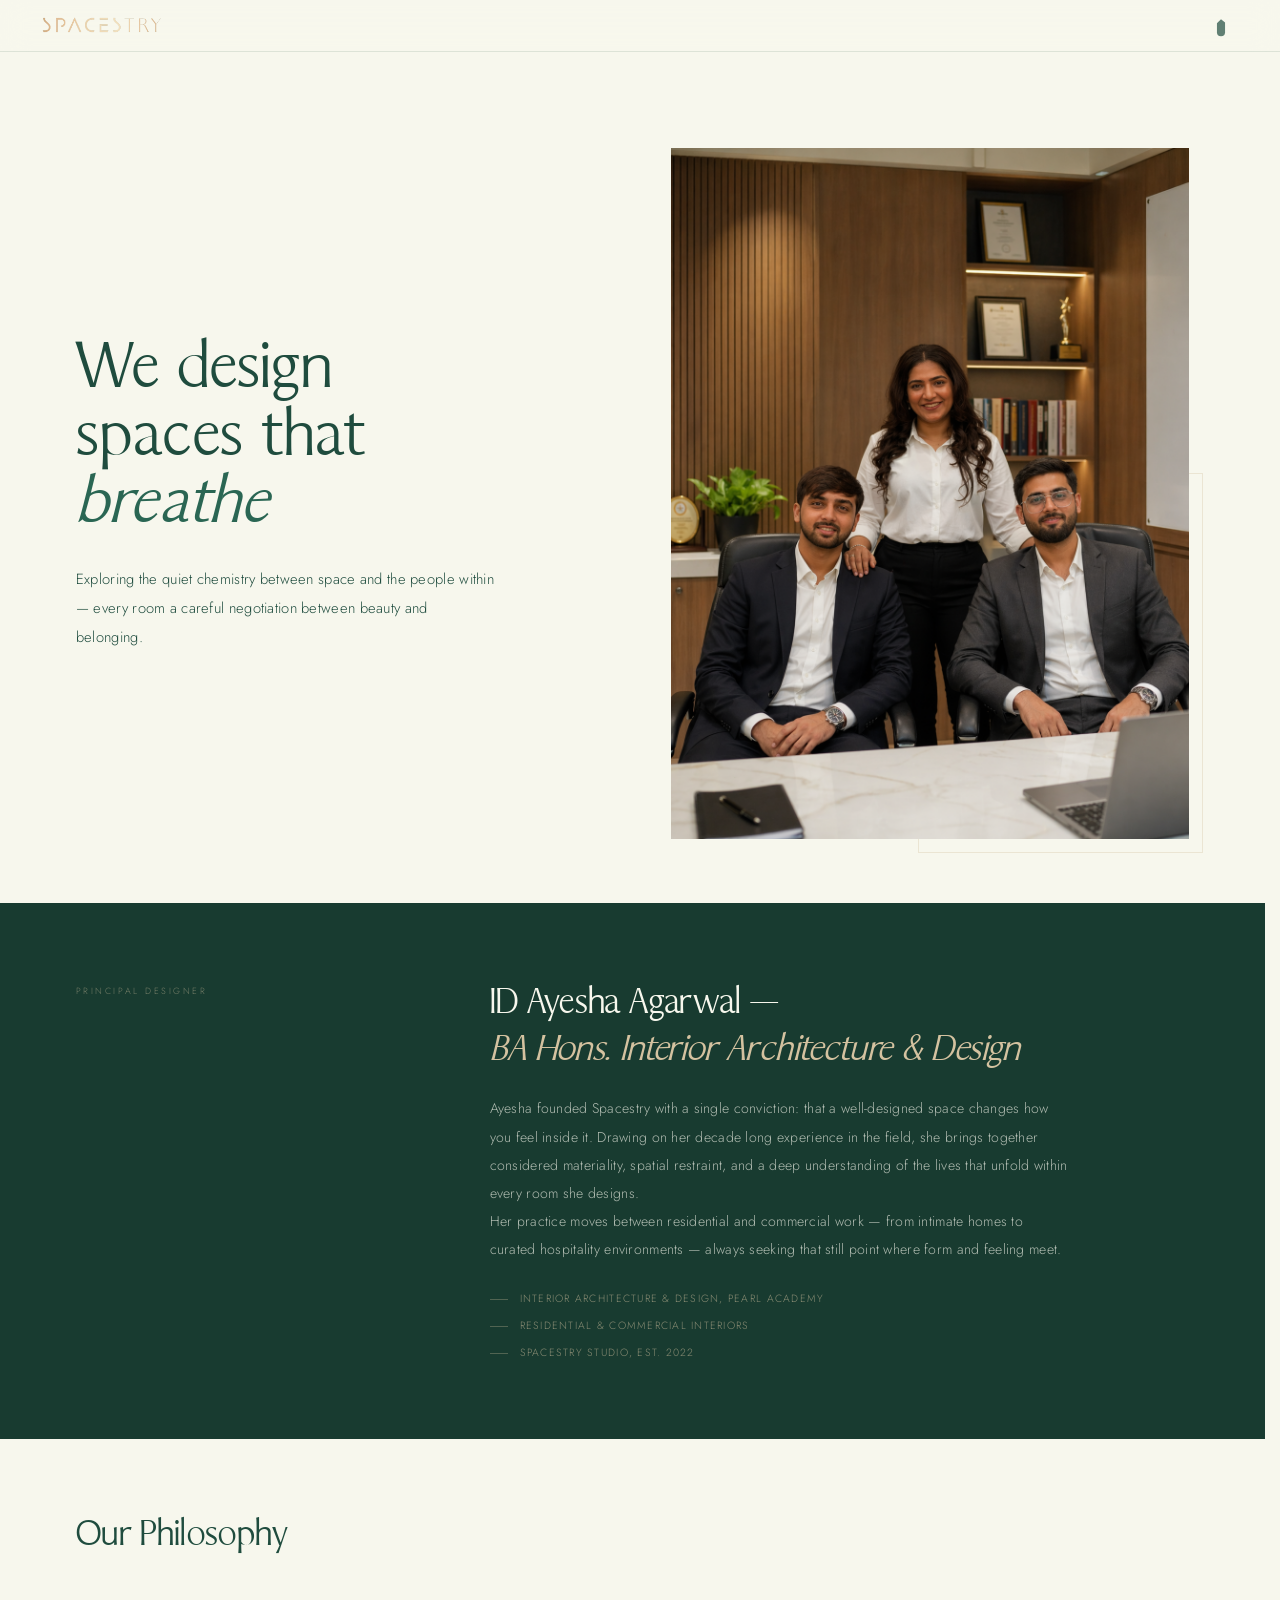
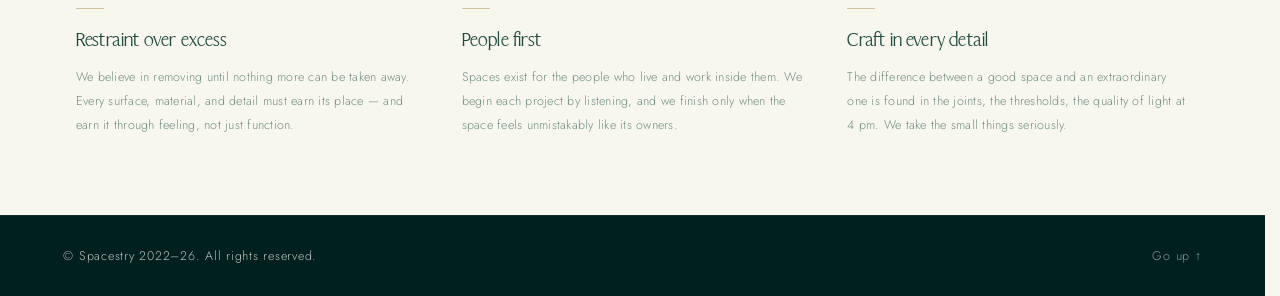
==== commit dd5a8b72: "Fix typo in about.html" ====
--- a/about.html
+++ b/about.html
@@ -78,7 +78,7 @@
         </p>
         <p>
           Her practice moves between residential and commercial work — from intimate
-          homes in Ahmedabad to curated hospitality environments — always seeking
+          homes to curated hospitality environments — always seeking
           that still point where form and feeling meet.
         </p>
         <div class="credentials">
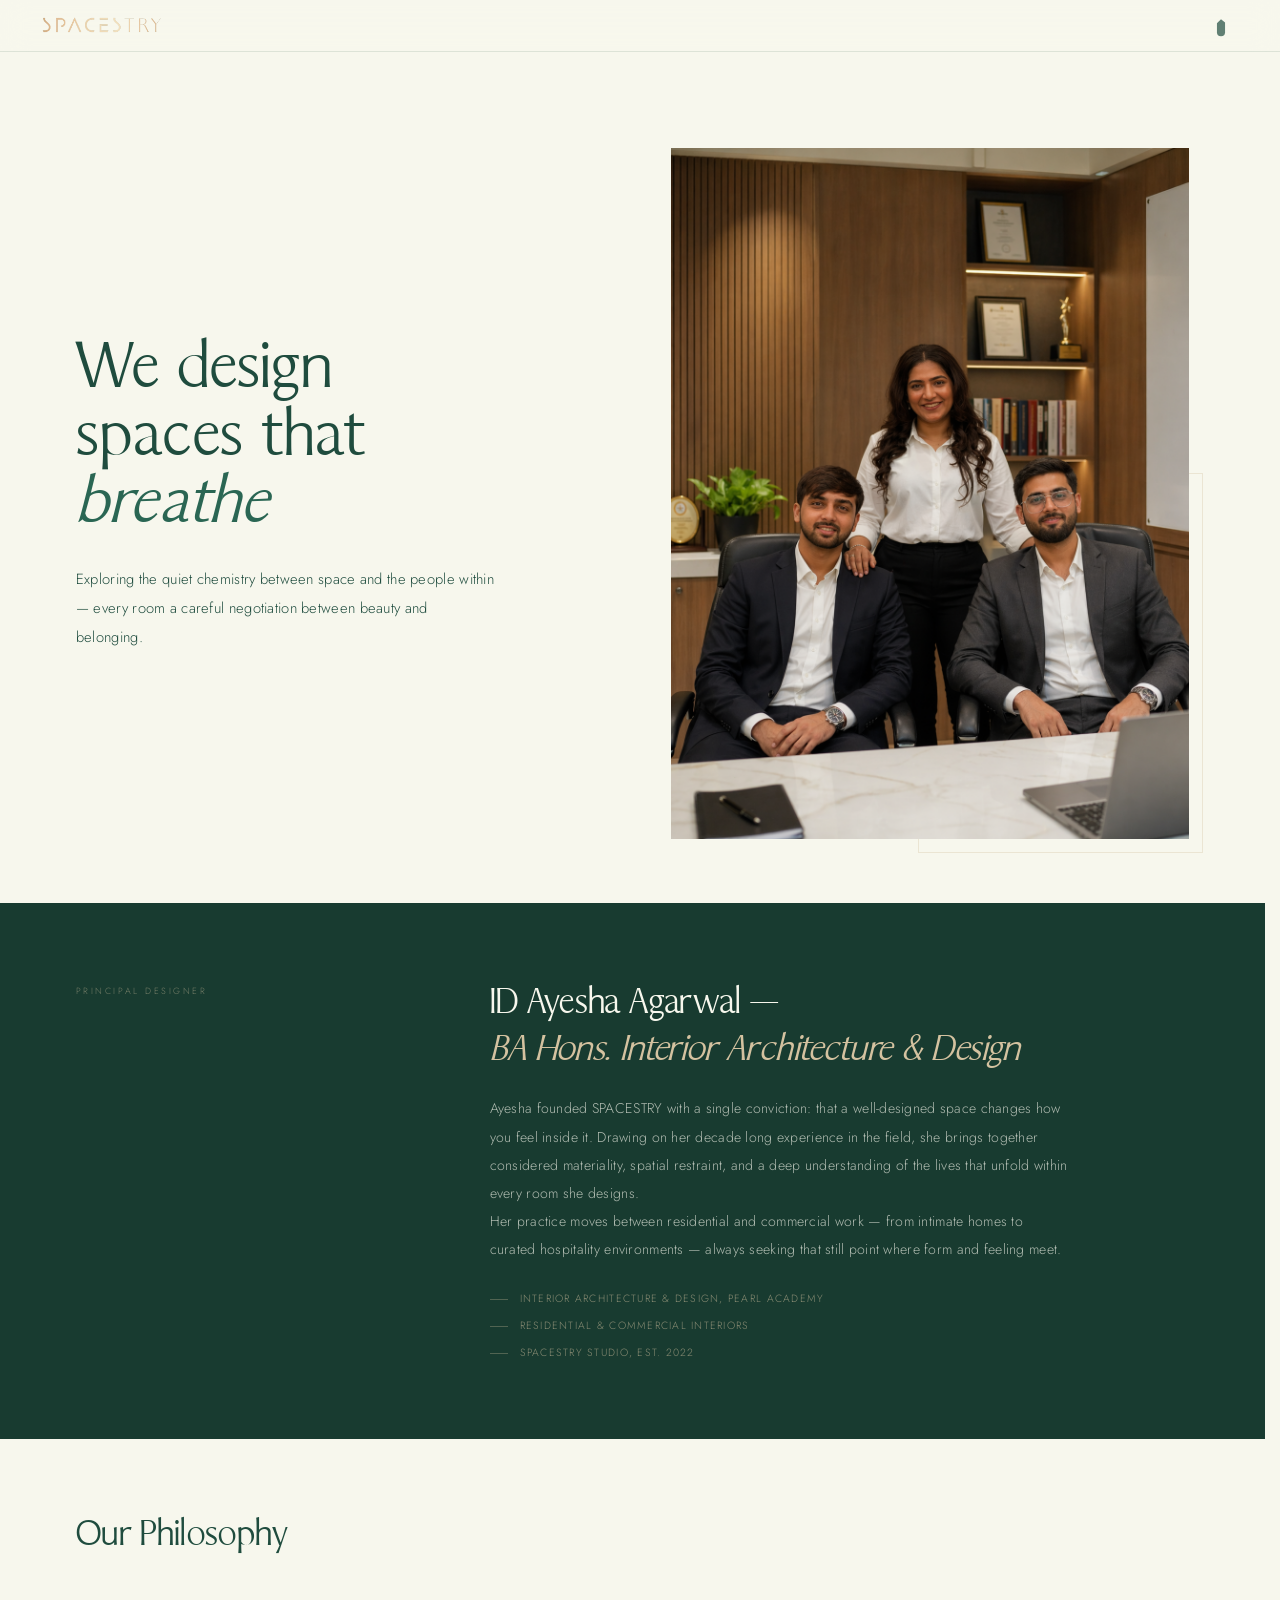
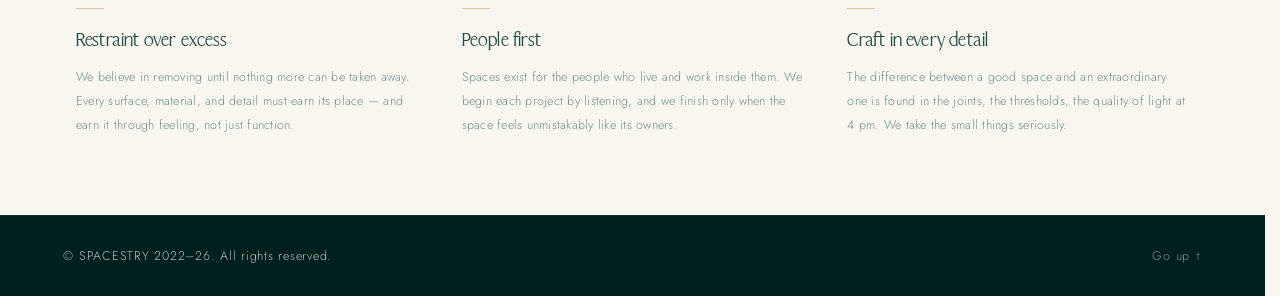
==== commit 1f64b5ad: "Update 'Spacestry' to 'SPACESTRY' in about.html" ====
--- a/about.html
+++ b/about.html
@@ -3,7 +3,7 @@
 <head>
   <meta charset="UTF-8" />
   <meta name="viewport" content="width=device-width, initial-scale=1.0" />
-  <title>Spacestry — About</title>
+  <title>SPACESTRY — About</title>
   <link rel="stylesheet" href="https://fonts.googleapis.com/css2?family=Cormorant+Garamond:ital,wght@0,300;0,400;0,500;1,300;1,400&family=Jost:wght@200;300;400;500&display=swap">
   <link rel="stylesheet" href="styles.css" />
   <link rel="icon" type="image/png" href="logo-rounded.png">
@@ -71,7 +71,7 @@
       <div class="about-founder-content reveal d2">
         <h2>ID Ayesha Agarwal —<br><em>BA Hons. Interior Architecture &amp; Design</em></h2>
         <p>
-          Ayesha founded Spacestry with a single conviction: that a well-designed space
+          Ayesha founded SPACESTRY with a single conviction: that a well-designed space
           changes how you feel inside it. Drawing on her decade long experience in the field,
           she brings together considered materiality, spatial restraint, and a deep
           understanding of the lives that unfold within every room she designs.
@@ -84,7 +84,7 @@
         <div class="credentials">
           <div class="credential">Interior Architecture &amp; Design, Pearl Academy</div>
           <div class="credential">Residential &amp; Commercial Interiors</div>
-          <div class="credential">Spacestry Studio, Est. 2022</div>
+          <div class="credential">SPACESTRY Studio, Est. 2022</div>
         </div>
       </div>
     </section>
@@ -125,7 +125,7 @@
   <!-- Footer -->
   <footer class="site-footer" role="contentinfo">
     <div class="site-footer__inner">
-      <small class="site-footer__copyright">© Spacestry 2022–26. All rights reserved.</small>
+      <small class="site-footer__copyright">© SPACESTRY 2022–26. All rights reserved.</small>
       <a class="site-footer__top" href="#top" aria-label="Scroll to top">Go up ↑</a>
     </div>
    </footer>
